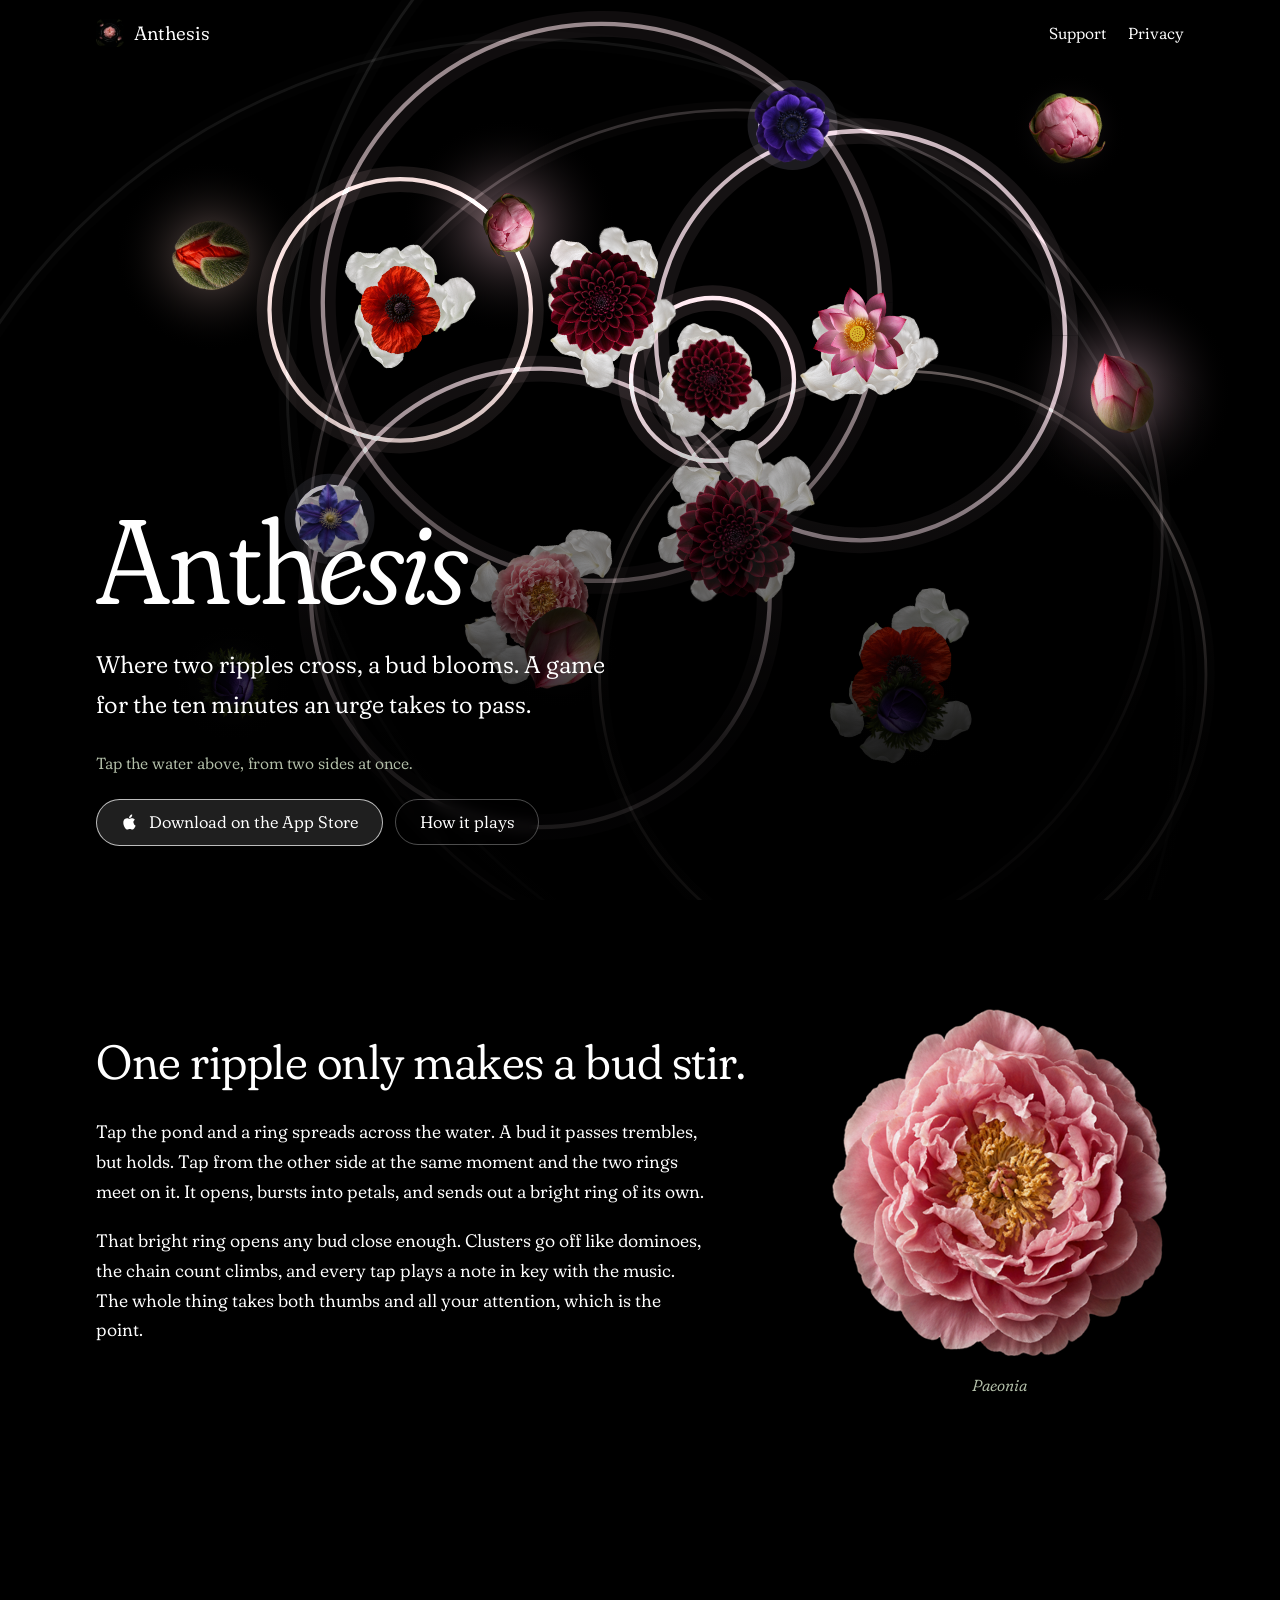
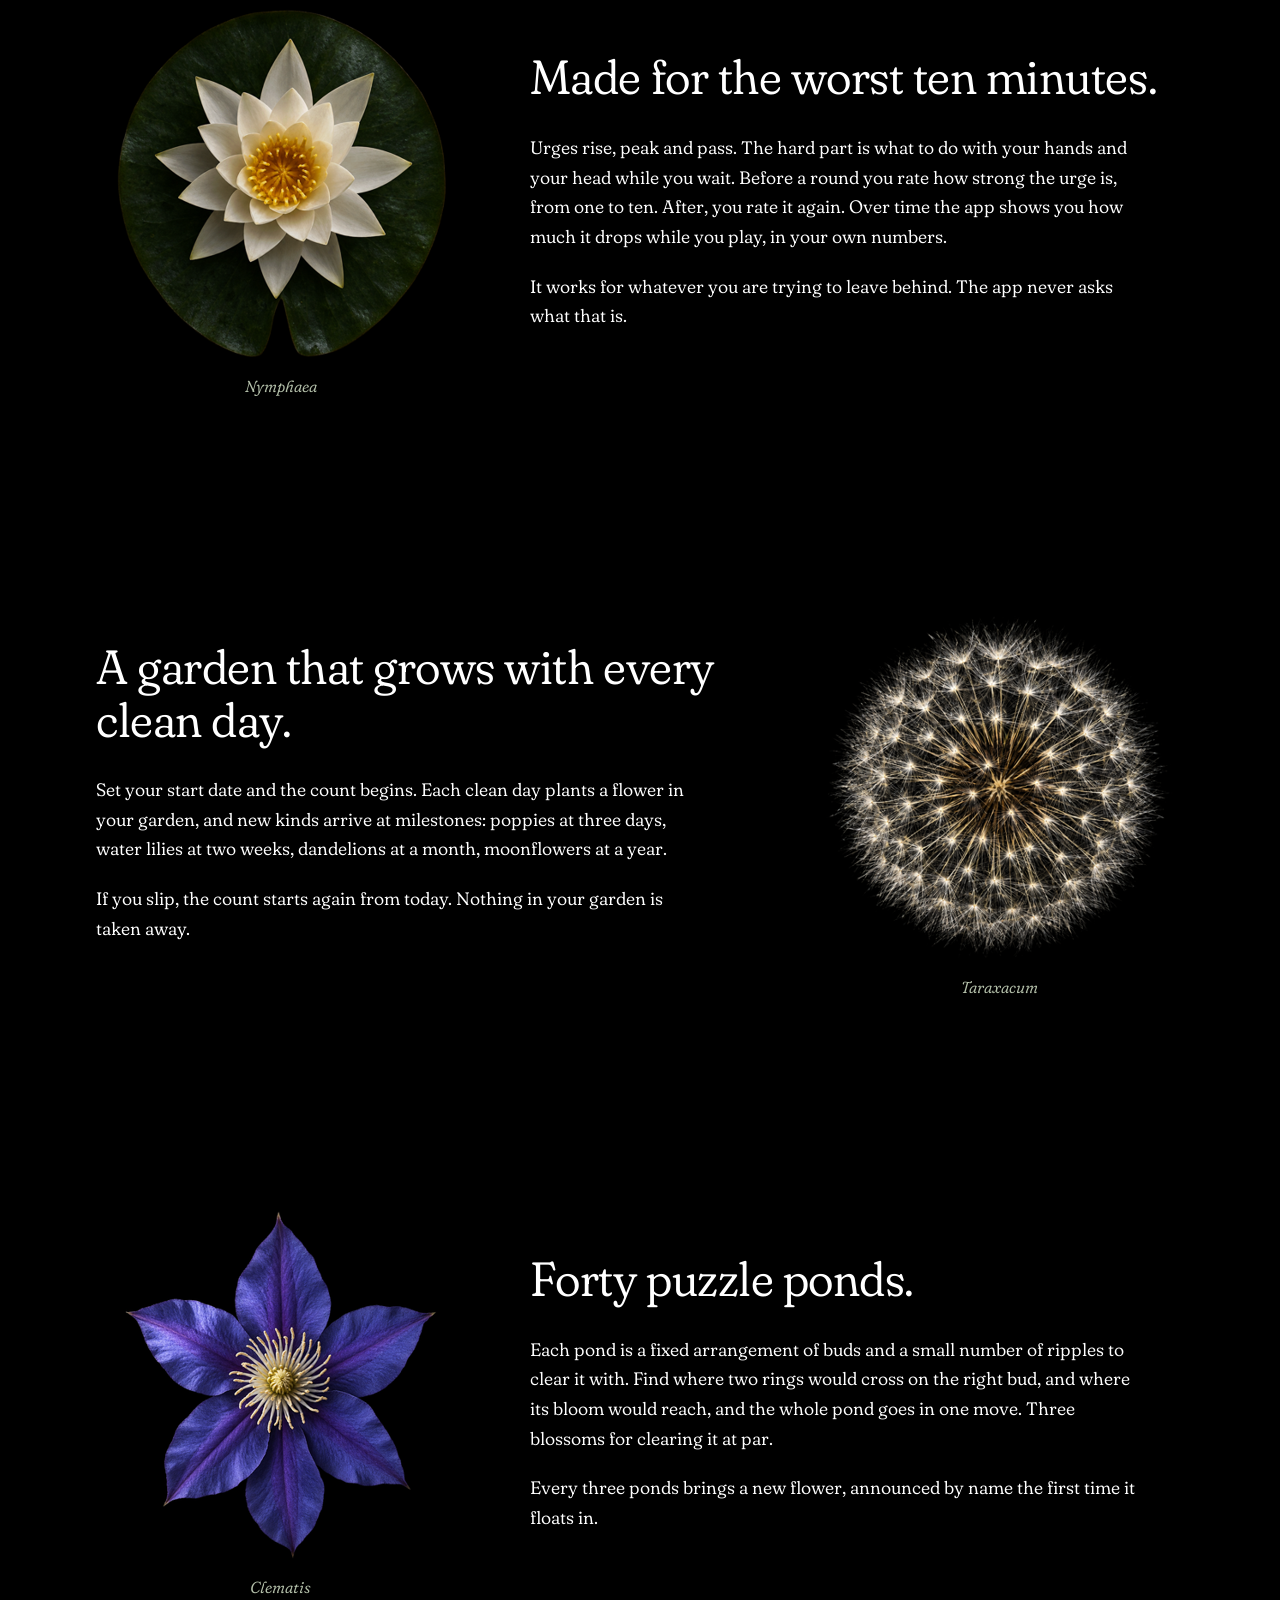
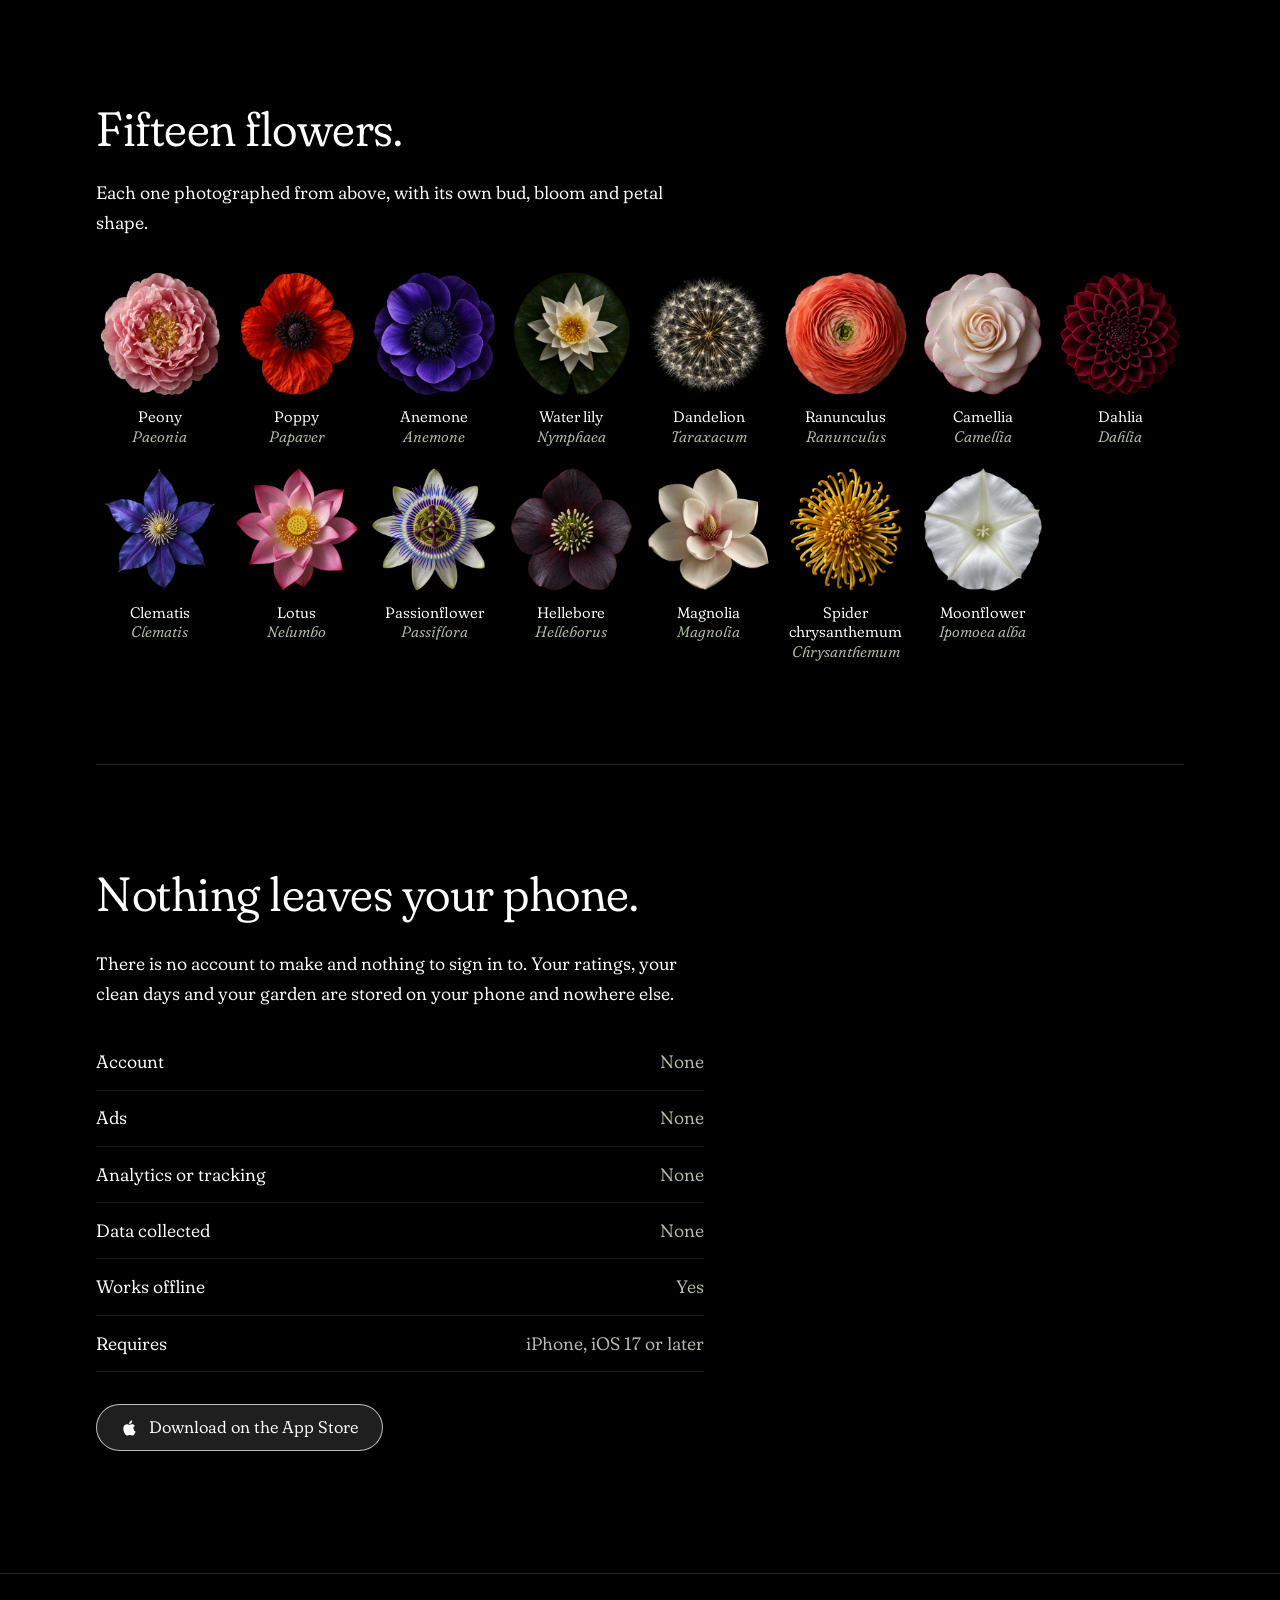
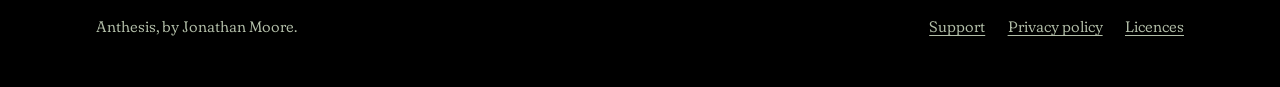
==== index.html @ 57e81505 "Anthesis site: home, support and privacy pages Co-Authored-By: Claude Fable 5.1 <noreply@anthropic.c" ====
<!doctype html>
<html lang="en">
<head>
<meta charset="utf-8">
<meta name="viewport" content="width=device-width, initial-scale=1">
<title>Anthesis</title>
<meta name="description" content="A pond of flower buds. Tap with both thumbs: where two ripples cross, a bud blooms and the chain begins. A game for the ten minutes an urge takes to pass.">
<meta property="og:title" content="Anthesis">
<meta property="og:description" content="Where two ripples cross, a bud blooms. A game for riding out an urge, with a garden that grows with every clean day.">
<meta property="og:image" content="img/icon.png">
<link rel="icon" href="img/favicon.png">
<link rel="apple-touch-icon" href="img/apple-touch-icon.png">
<link rel="preconnect" href="https://fonts.googleapis.com">
<link rel="preconnect" href="https://fonts.gstatic.com" crossorigin>
<link href="https://fonts.googleapis.com/css2?family=Fraunces:ital,opsz,wght,SOFT,WONK@0,9..144,300..500,100,1;1,9..144,300..500,100,1&display=swap" rel="stylesheet">
<link rel="stylesheet" href="style.css">
<style>
  .hero { position: relative; height: 100svh; min-height: 560px; }
  #pond { position: absolute; inset: 0; width: 100%; height: 100%; display: block; touch-action: manipulation; cursor: crosshair; }
  .hero .top { position: absolute; top: 0; left: 0; right: 0; z-index: 2; pointer-events: none; }
  .hero .top a { pointer-events: auto; }
  .hero-copy {
    position: absolute; inset: auto 0 0 0; z-index: 2; pointer-events: none;
    padding-bottom: clamp(2rem, 6vh, 4.5rem);
    background: linear-gradient(to top, rgba(0,0,0,0.85) 30%, rgba(0,0,0,0) 100%);
    padding-top: 8rem;
  }
  .hero-copy > .wrap > * { pointer-events: auto; }
  .hero-copy h1 { margin-bottom: 0.15em; }
  .hero-copy p { font-size: clamp(1.15rem, 2vw, 1.5rem); max-width: 32rem; margin-bottom: 1.6rem; color: var(--ink); }
  .hero-copy .hint { font-size: 1rem; color: var(--silver); margin: 0 0 1.4rem; max-width: none; }
  .actions { display: flex; flex-wrap: wrap; gap: 0.8rem; align-items: center; }

  .herbarium { padding-top: 0; }
  .herbarium h2 { margin-bottom: 1.4rem; }
  .shelf {
    display: grid; grid-template-columns: repeat(auto-fill, minmax(120px, 1fr)); gap: 1.2rem 0.6rem;
    margin-top: 2rem;
  }
  .shelf figure img { max-width: 140px; }
  .shelf figcaption { font-size: 0.95rem; line-height: 1.3; }
  .shelf figcaption span { display: block; font-style: normal; color: var(--ink); }

  .honest { border-top: 1px solid rgba(255,255,255,0.14); }
  .honest ul { list-style: none; padding: 0; margin: 1.6rem 0 0; max-width: var(--measure); }
  .honest li { padding: 0.8rem 0; border-bottom: 1px solid rgba(255,255,255,0.1); display: flex; gap: 1rem; justify-content: space-between; }
  .honest li span:last-child { color: var(--silver); white-space: nowrap; }
</style>
</head>
<body>

<header class="hero">
  <canvas id="pond" aria-label="A dark pond of flower buds. Tap the water to send out ripples; where two cross on a bud, it blooms."></canvas>
  <div class="top wrap">
    <a class="name" href="./"><img src="img/icon.png" alt="" width="28" height="28">Anthesis</a>
    <nav>
      <a href="support.html">Support</a>
      <a href="privacy.html">Privacy</a>
    </nav>
  </div>
  <div class="hero-copy">
    <div class="wrap">
      <h1>Anth<em>esis</em></h1>
      <p>Where two ripples cross, a bud blooms. A game for the ten minutes an urge takes to pass.</p>
      <p class="hint">Tap the water above, from two sides at once.</p>
      <div class="actions">
        <a class="pill" href="#appstore" id="store-link">
          <svg viewBox="0 0 24 24" aria-hidden="true"><path d="M16.4 12.6c0-2.5 2-3.6 2.1-3.7-1.2-1.7-3-1.9-3.6-2-1.5-.2-3 .9-3.7.9-.8 0-2-.9-3.2-.9-1.7 0-3.2 1-4.1 2.5-1.8 3-.5 7.6 1.3 10.1.9 1.2 1.9 2.6 3.2 2.6 1.3-.1 1.8-.8 3.3-.8 1.6 0 2 .8 3.3.8 1.4 0 2.3-1.2 3.1-2.5 1-1.4 1.4-2.8 1.4-2.9 0 0-2.7-1-2.8-4.1zM13.9 5.3c.7-.8 1.2-2 1-3.2-1 0-2.3.7-3 1.6-.7.8-1.2 2-1.1 3.1 1.2.1 2.3-.6 3.1-1.5z"/></svg>
          Download on the App Store
        </a>
        <a class="pill quiet" href="#how">How it plays</a>
      </div>
    </div>
  </div>
</header>

<main>
  <section id="how" class="wrap flower-row">
    <div>
      <h2>One ripple only makes a bud stir.</h2>
      <p>Tap the pond and a ring spreads across the water. A bud it passes trembles, but holds. Tap from the other side at the same moment and the two rings meet on it. It opens, bursts into petals, and sends out a bright ring of its own.</p>
      <p>That bright ring opens any bud close enough. Clusters go off like dominoes, the chain count climbs, and every tap plays a note in key with the music. The whole thing takes both thumbs and all your attention, which is the point.</p>
    </div>
    <figure>
      <img src="img/Bloom0.png" alt="A peony in full bloom, seen from above" width="360" height="360" loading="lazy">
      <figcaption>Paeonia</figcaption>
    </figure>
  </section>

  <section class="wrap flower-row flip">
    <div>
      <h2>Made for the worst ten minutes.</h2>
      <p>Urges rise, peak and pass. The hard part is what to do with your hands and your head while you wait. Before a round you rate how strong the urge is, from one to ten. After, you rate it again. Over time the app shows you how much it drops while you play, in your own numbers.</p>
      <p>It works for whatever you are trying to leave behind. The app never asks what that is.</p>
    </div>
    <figure>
      <img src="img/BloomLily.png" alt="A white water lily" width="360" height="360" loading="lazy">
      <figcaption>Nymphaea</figcaption>
    </figure>
  </section>

  <section class="wrap flower-row">
    <div>
      <h2>A garden that grows with every clean day.</h2>
      <p>Set your start date and the count begins. Each clean day plants a flower in your garden, and new kinds arrive at milestones: poppies at three days, water lilies at two weeks, dandelions at a month, moonflowers at a year.</p>
      <p>If you slip, the count starts again from today. Nothing in your garden is taken away.</p>
    </div>
    <figure>
      <img src="img/Dandelion.png" alt="A dandelion clock" width="360" height="360" loading="lazy">
      <figcaption>Taraxacum</figcaption>
    </figure>
  </section>

  <section class="wrap flower-row flip">
    <div>
      <h2>Forty puzzle ponds.</h2>
      <p>Each pond is a fixed arrangement of buds and a small number of ripples to clear it with. Find where two rings would cross on the right bud, and where its bloom would reach, and the whole pond goes in one move. Three blossoms for clearing it at par.</p>
      <p>Every three ponds brings a new flower, announced by name the first time it floats in.</p>
    </div>
    <figure>
      <img src="img/BloomClematis.png" alt="A violet clematis" width="360" height="360" loading="lazy">
      <figcaption>Clematis</figcaption>
    </figure>
  </section>

  <section class="wrap herbarium">
    <h2>Fifteen flowers.</h2>
    <p>Each one photographed from above, with its own bud, bloom and petal shape.</p>
    <div class="shelf">
      <figure><img src="img/Bloom0.png" alt="" loading="lazy"><figcaption><span>Peony</span>Paeonia</figcaption></figure>
      <figure><img src="img/Bloom1.png" alt="" loading="lazy"><figcaption><span>Poppy</span>Papaver</figcaption></figure>
      <figure><img src="img/Bloom2.png" alt="" loading="lazy"><figcaption><span>Anemone</span>Anemone</figcaption></figure>
      <figure><img src="img/BloomLily.png" alt="" loading="lazy"><figcaption><span>Water lily</span>Nymphaea</figcaption></figure>
      <figure><img src="img/Dandelion.png" alt="" loading="lazy"><figcaption><span>Dandelion</span>Taraxacum</figcaption></figure>
      <figure><img src="img/BloomRanunculus.png" alt="" loading="lazy"><figcaption><span>Ranunculus</span>Ranunculus</figcaption></figure>
      <figure><img src="img/BloomCamellia.png" alt="" loading="lazy"><figcaption><span>Camellia</span>Camellia</figcaption></figure>
      <figure><img src="img/BloomDahlia.png" alt="" loading="lazy"><figcaption><span>Dahlia</span>Dahlia</figcaption></figure>
      <figure><img src="img/BloomClematis.png" alt="" loading="lazy"><figcaption><span>Clematis</span>Clematis</figcaption></figure>
      <figure><img src="img/BloomLotus.png" alt="" loading="lazy"><figcaption><span>Lotus</span>Nelumbo</figcaption></figure>
      <figure><img src="img/BloomPassion.png" alt="" loading="lazy"><figcaption><span>Passionflower</span>Passiflora</figcaption></figure>
      <figure><img src="img/BloomHellebore.png" alt="" loading="lazy"><figcaption><span>Hellebore</span>Helleborus</figcaption></figure>
      <figure><img src="img/BloomMagnolia.png" alt="" loading="lazy"><figcaption><span>Magnolia</span>Magnolia</figcaption></figure>
      <figure><img src="img/BloomChrysanthemum.png" alt="" loading="lazy"><figcaption><span>Spider chrysanthemum</span>Chrysanthemum</figcaption></figure>
      <figure><img src="img/BloomMoonflower.png" alt="" loading="lazy"><figcaption><span>Moonflower</span>Ipomoea alba</figcaption></figure>
    </div>
  </section>

  <section class="wrap honest" id="appstore">
    <h2>Nothing leaves your phone.</h2>
    <p>There is no account to make and nothing to sign in to. Your ratings, your clean days and your garden are stored on your phone and nowhere else.</p>
    <ul>
      <li><span>Account</span><span>None</span></li>
      <li><span>Ads</span><span>None</span></li>
      <li><span>Analytics or tracking</span><span>None</span></li>
      <li><span>Data collected</span><span>None</span></li>
      <li><span>Works offline</span><span>Yes</span></li>
      <li><span>Requires</span><span>iPhone, iOS 17 or later</span></li>
    </ul>
    <p style="margin-top:2rem"><a class="pill" href="#appstore" id="store-link-2">
      <svg viewBox="0 0 24 24" aria-hidden="true"><path d="M16.4 12.6c0-2.5 2-3.6 2.1-3.7-1.2-1.7-3-1.9-3.6-2-1.5-.2-3 .9-3.7.9-.8 0-2-.9-3.2-.9-1.7 0-3.2 1-4.1 2.5-1.8 3-.5 7.6 1.3 10.1.9 1.2 1.9 2.6 3.2 2.6 1.3-.1 1.8-.8 3.3-.8 1.6 0 2 .8 3.3.8 1.4 0 2.3-1.2 3.1-2.5 1-1.4 1.4-2.8 1.4-2.9 0 0-2.7-1-2.8-4.1zM13.9 5.3c.7-.8 1.2-2 1-3.2-1 0-2.3.7-3 1.6-.7.8-1.2 2-1.1 3.1 1.2.1 2.3-.6 3.1-1.5z"/></svg>
      Download on the App Store</a></p>
  </section>
</main>

<footer>
  <div class="wrap">
    <span>Anthesis, by Jonathan Moore.</span>
    <nav>
      <a href="support.html">Support</a>
      <a href="privacy.html">Privacy policy</a>
      <a href="support.html#licences">Licences</a>
    </nav>
  </div>
</footer>

<script src="pond.js" defer></script>
</body>
</html>
---- style.css ----
:root {
  --water: #000;
  --ink: #fff;
  --silver: #b3bfa9;
  --dim: #6e786a;
  --gold: #e6be5a;
  --measure: 38rem;
  color-scheme: dark;
}

* { box-sizing: border-box; }

html { background: var(--water); }

body {
  margin: 0;
  background: var(--water);
  color: var(--ink);
  font-family: "Fraunces", Georgia, serif;
  font-variation-settings: "SOFT" 100, "WONK" 1, "opsz" 36;
  font-weight: 340;
  font-size: 1.125rem;
  line-height: 1.65;
  -webkit-font-smoothing: antialiased;
}

a { color: inherit; text-decoration-thickness: 1px; text-underline-offset: 0.2em; }
a:hover { color: var(--silver); }
a:focus-visible, button:focus-visible { outline: 1.5px solid var(--ink); outline-offset: 4px; border-radius: 2px; }

h1, h2, h3 { font-weight: 340; line-height: 1.1; margin: 0 0 0.6em; letter-spacing: -0.01em; }
h1 { font-size: clamp(3.4rem, 10vw, 7.5rem); font-variation-settings: "SOFT" 100, "WONK" 1, "opsz" 144; }
h2 { font-size: clamp(2rem, 4.2vw, 3rem); font-variation-settings: "SOFT" 100, "WONK" 1, "opsz" 72; }
h3 { font-size: 1.45rem; font-variation-settings: "SOFT" 100, "WONK" 1, "opsz" 72; }
em, i { font-style: italic; }
p { margin: 0 0 1.1em; max-width: var(--measure); }
small { font-size: 0.9rem; color: var(--silver); }

.wrap { width: min(100% - 2rem, 68rem); margin-inline: auto; }

/* Top line */
.top {
  display: flex; align-items: center; justify-content: space-between; gap: 1rem;
  padding: 1.1rem 0;
}
.top a { text-decoration: none; }
.top .name { display: flex; align-items: center; gap: 0.6rem; font-size: 1.2rem; }
.top .name img { width: 28px; height: 28px; border-radius: 7px; }
.top nav { display: flex; gap: 1.4rem; font-size: 1rem; }

/* Buttons */
.pill {
  display: inline-flex; align-items: center; gap: 0.6rem;
  padding: 0.85rem 1.5rem; border-radius: 999px;
  border: 1px solid rgba(255,255,255,0.7); background: rgba(255,255,255,0.12);
  color: var(--ink); text-decoration: none; font-size: 1.05rem; line-height: 1;
  backdrop-filter: blur(6px);
}
.pill:hover { background: rgba(255,255,255,0.22); color: var(--ink); }
.pill.quiet { background: transparent; border-color: rgba(255,255,255,0.3); }
.pill svg { width: 18px; height: 18px; fill: currentColor; }

/* Sections */
section { padding: clamp(3.5rem, 8vw, 7rem) 0; }
.flower-row {
  display: grid; grid-template-columns: minmax(0, 1fr) minmax(220px, 34%); gap: clamp(1.5rem, 5vw, 5rem);
  align-items: center;
}
.flower-row.flip { grid-template-columns: minmax(220px, 34%) minmax(0, 1fr); }
.flower-row.flip figure { order: -1; }
figure { margin: 0; text-align: center; }
figure img { width: 100%; max-width: 360px; height: auto; display: block; margin-inline: auto; }
figure figcaption { margin-top: 0.6rem; font-style: italic; color: var(--silver); font-size: 1rem; }

@media (max-width: 720px) {
  .flower-row, .flower-row.flip { grid-template-columns: 1fr; }
  .flower-row.flip figure { order: 0; }
  figure img { max-width: 220px; }
}

/* Text pages */
.page { padding: clamp(2rem, 6vw, 5rem) 0 5rem; }
.page h1 { font-size: clamp(2.6rem, 6vw, 4rem); margin-bottom: 0.3em; }
.page h2 { font-size: 1.6rem; margin-top: 2.4rem; }
.page ul { max-width: var(--measure); padding-left: 1.2rem; }
.page li { margin-bottom: 0.4em; }
.dateline { color: var(--silver); margin-bottom: 2.5rem; }

/* Footer */
footer {
  border-top: 1px solid rgba(255,255,255,0.14);
  padding: 2.5rem 0 3rem; color: var(--silver); font-size: 0.95rem;
}
footer .wrap { display: flex; flex-wrap: wrap; gap: 1rem 2rem; justify-content: space-between; align-items: baseline; }
footer nav { display: flex; flex-wrap: wrap; gap: 1.4rem; }

@media (prefers-reduced-motion: reduce) {
  * { animation: none !important; transition: none !important; }
}
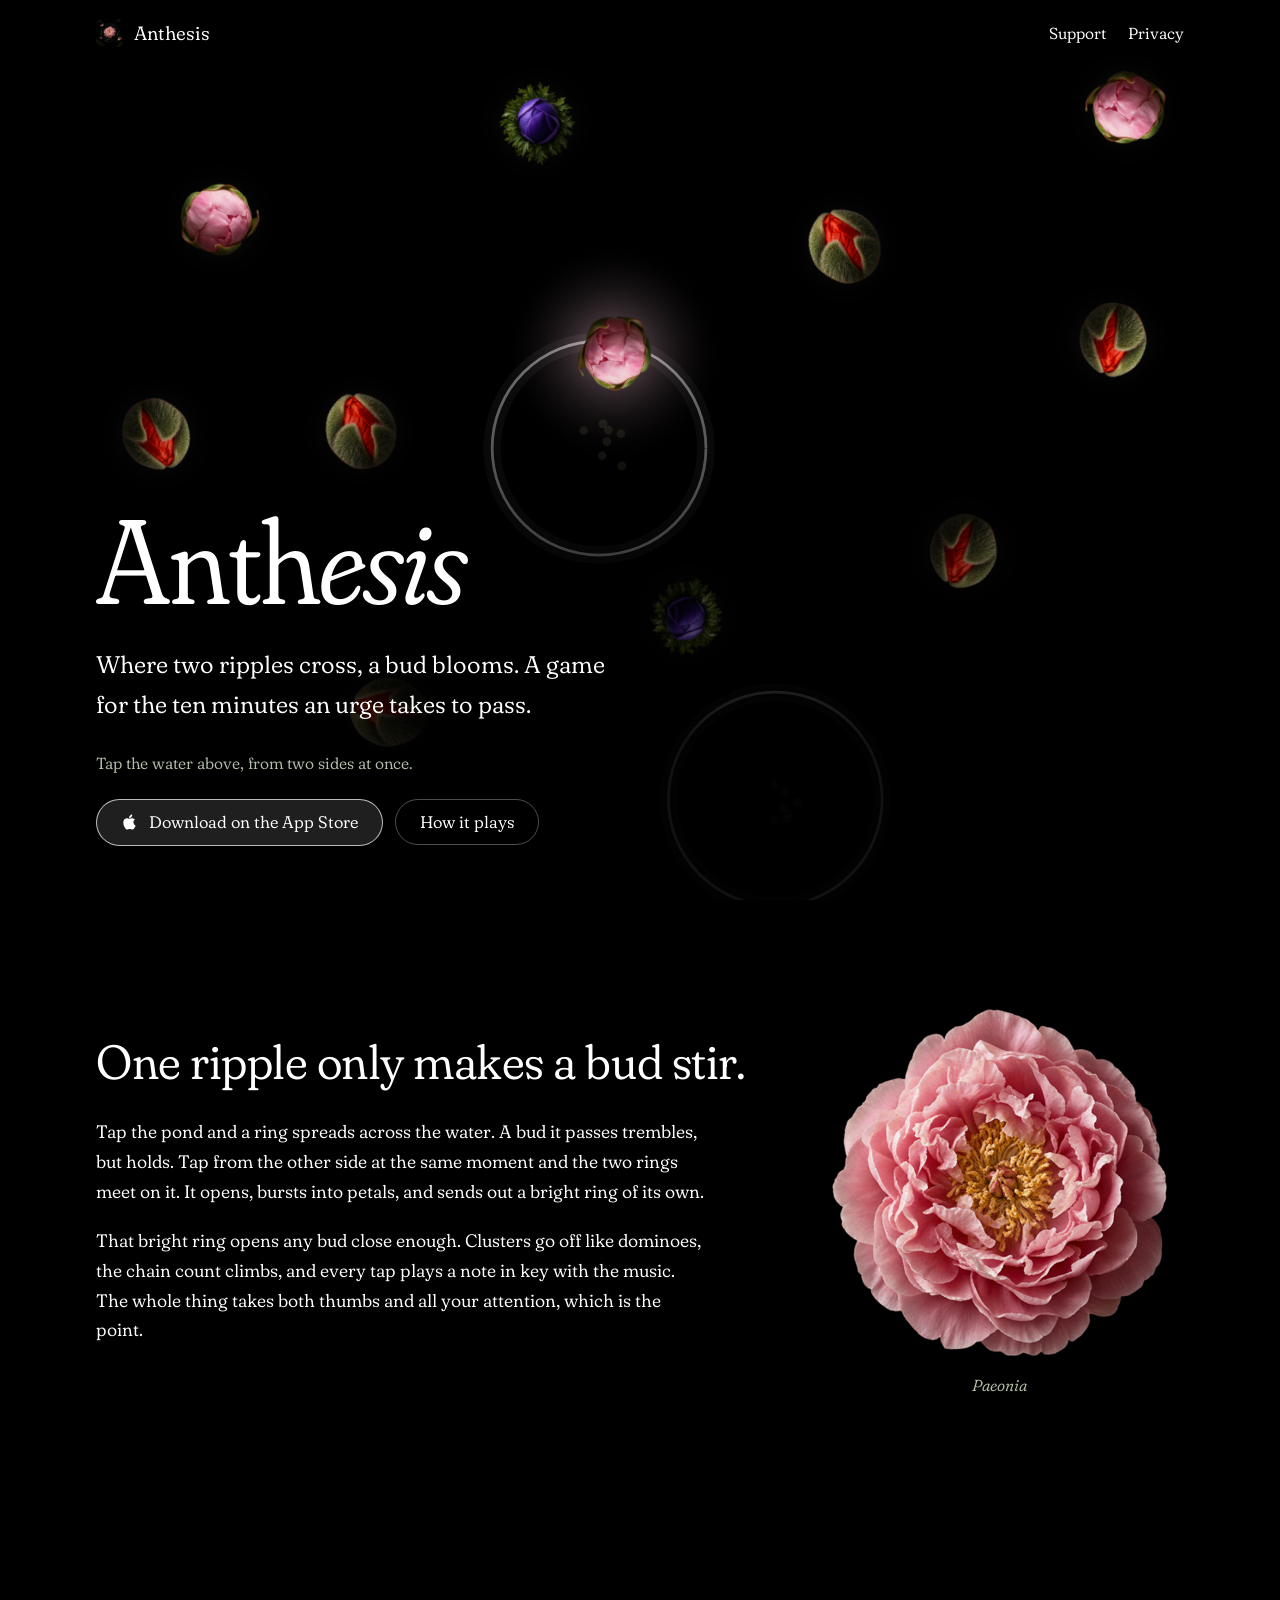
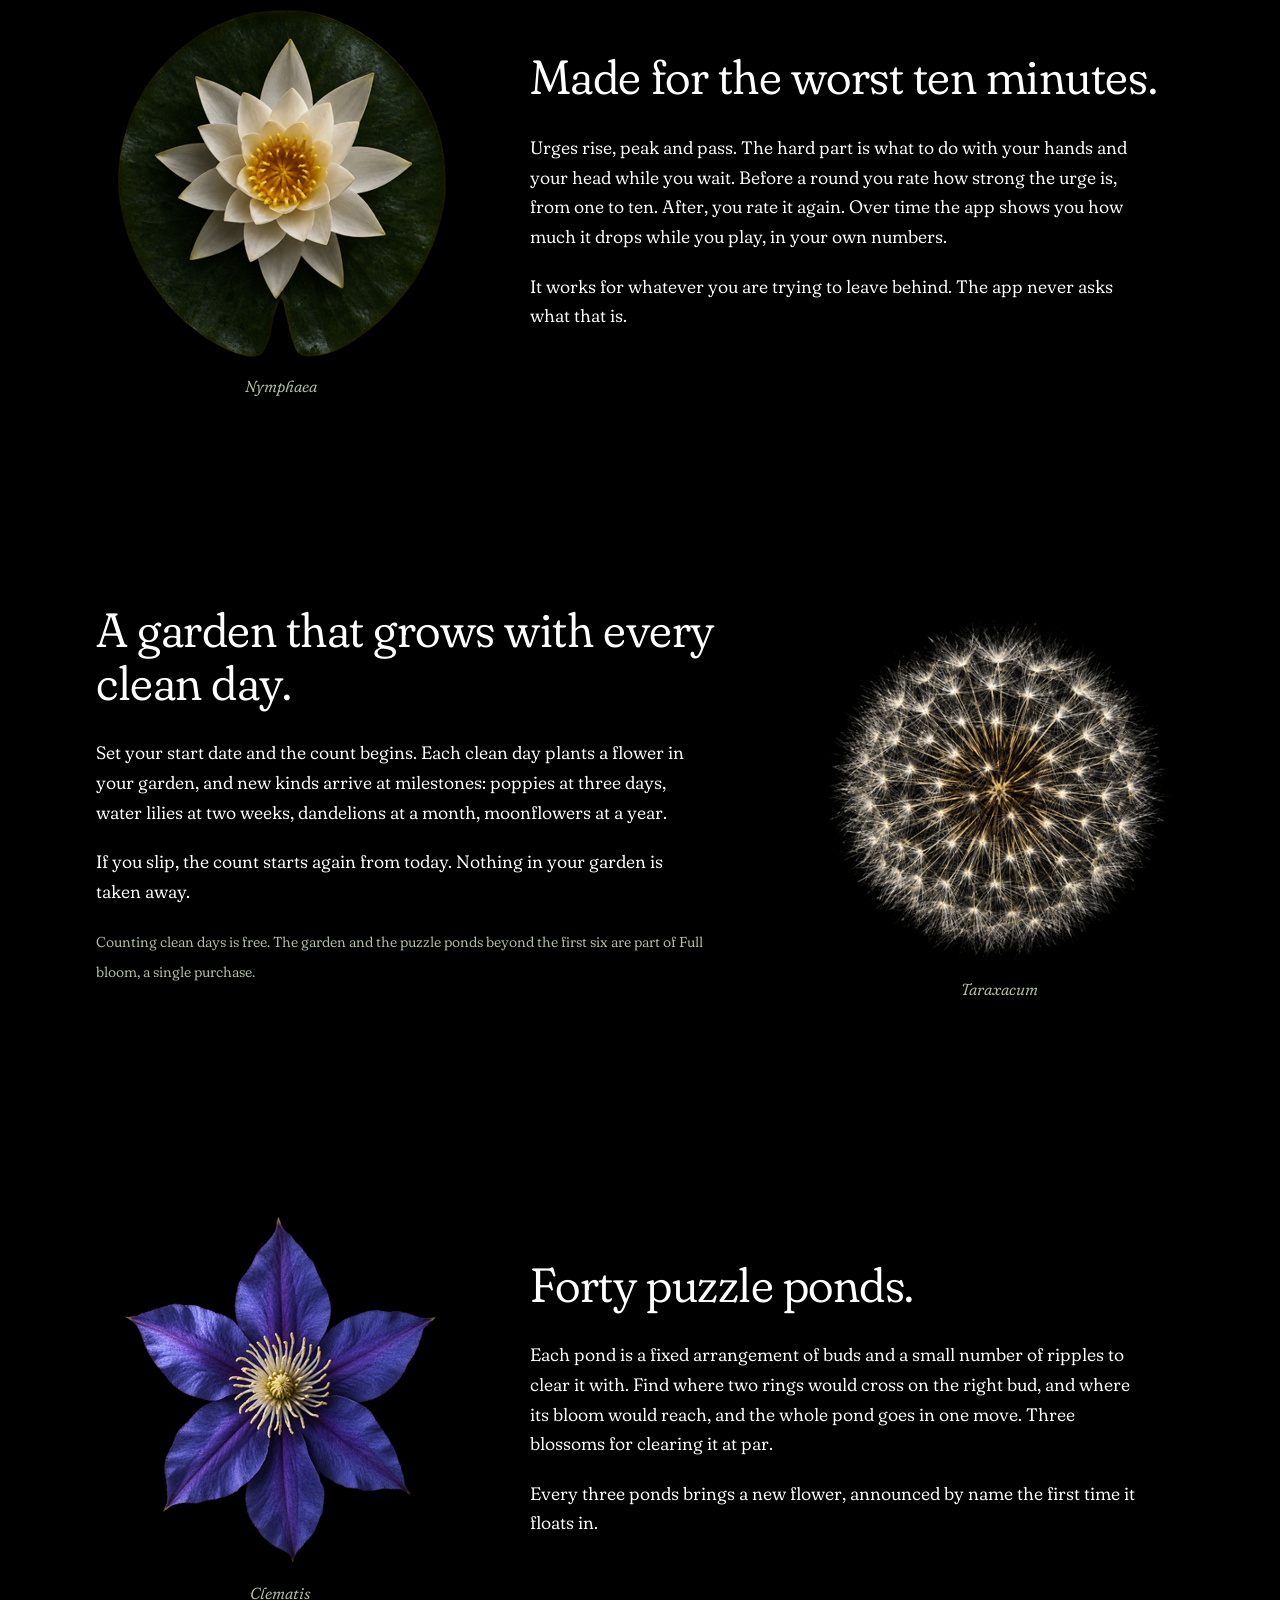
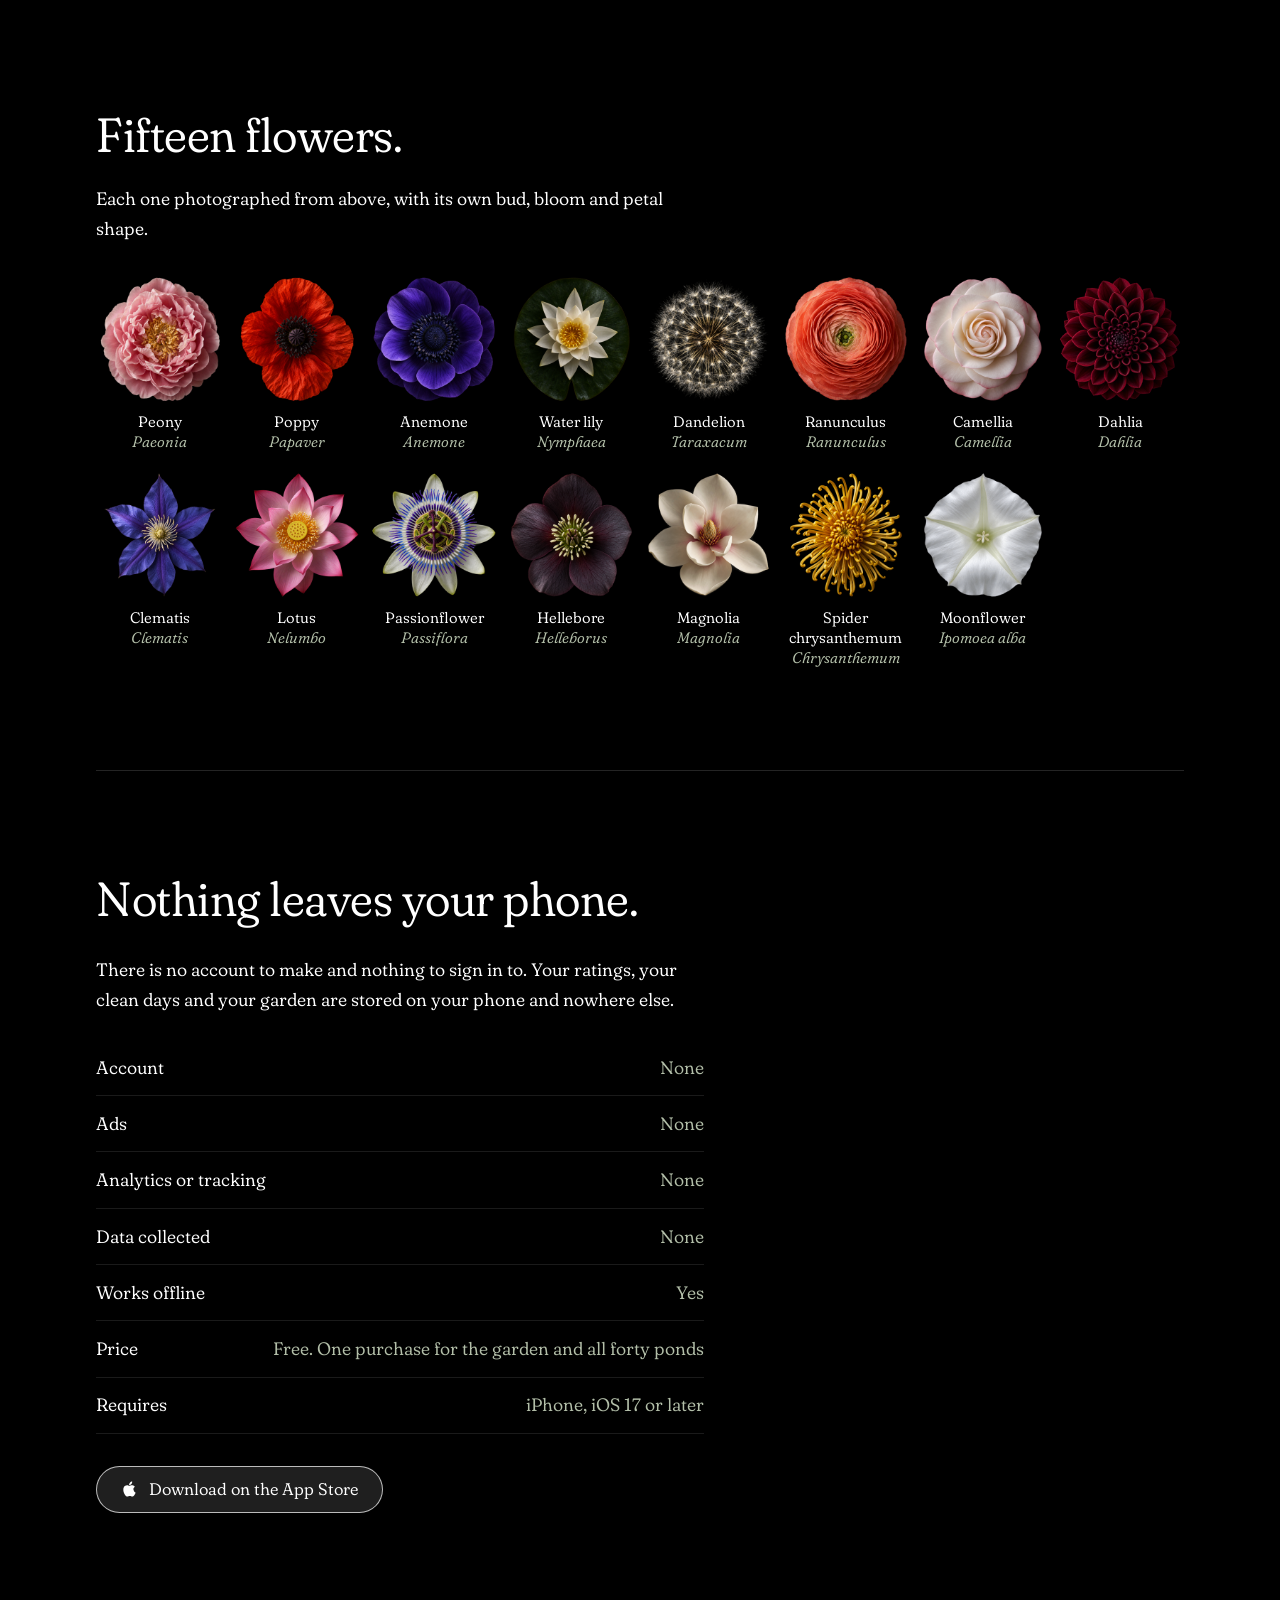
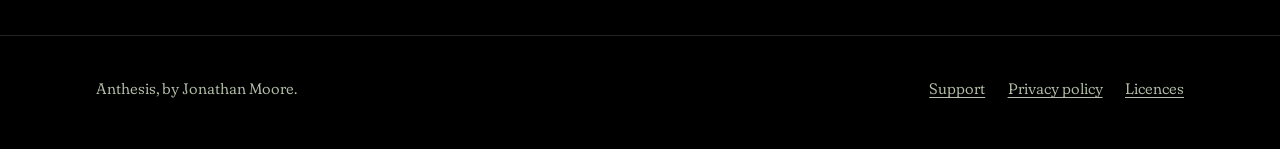
==== commit 50893a9c: "Full bloom: free app with one purchase, on the site and in the kit Co-Authored-By: Claude Fable 5.1 " ====
--- a/index.html
+++ b/index.html
@@ -104,6 +104,7 @@
       <h2>A garden that grows with every clean day.</h2>
       <p>Set your start date and the count begins. Each clean day plants a flower in your garden, and new kinds arrive at milestones: poppies at three days, water lilies at two weeks, dandelions at a month, moonflowers at a year.</p>
       <p>If you slip, the count starts again from today. Nothing in your garden is taken away.</p>
+      <p><small>Counting clean days is free. The garden and the puzzle ponds beyond the first six are part of Full bloom, a single purchase.</small></p>
     </div>
     <figure>
       <img src="img/Dandelion.png" alt="A dandelion clock" width="360" height="360" loading="lazy">
@@ -154,6 +155,7 @@
       <li><span>Analytics or tracking</span><span>None</span></li>
       <li><span>Data collected</span><span>None</span></li>
       <li><span>Works offline</span><span>Yes</span></li>
+      <li><span>Price</span><span>Free. One purchase for the garden and all forty ponds</span></li>
       <li><span>Requires</span><span>iPhone, iOS 17 or later</span></li>
     </ul>
     <p style="margin-top:2rem"><a class="pill" href="#appstore" id="store-link-2">
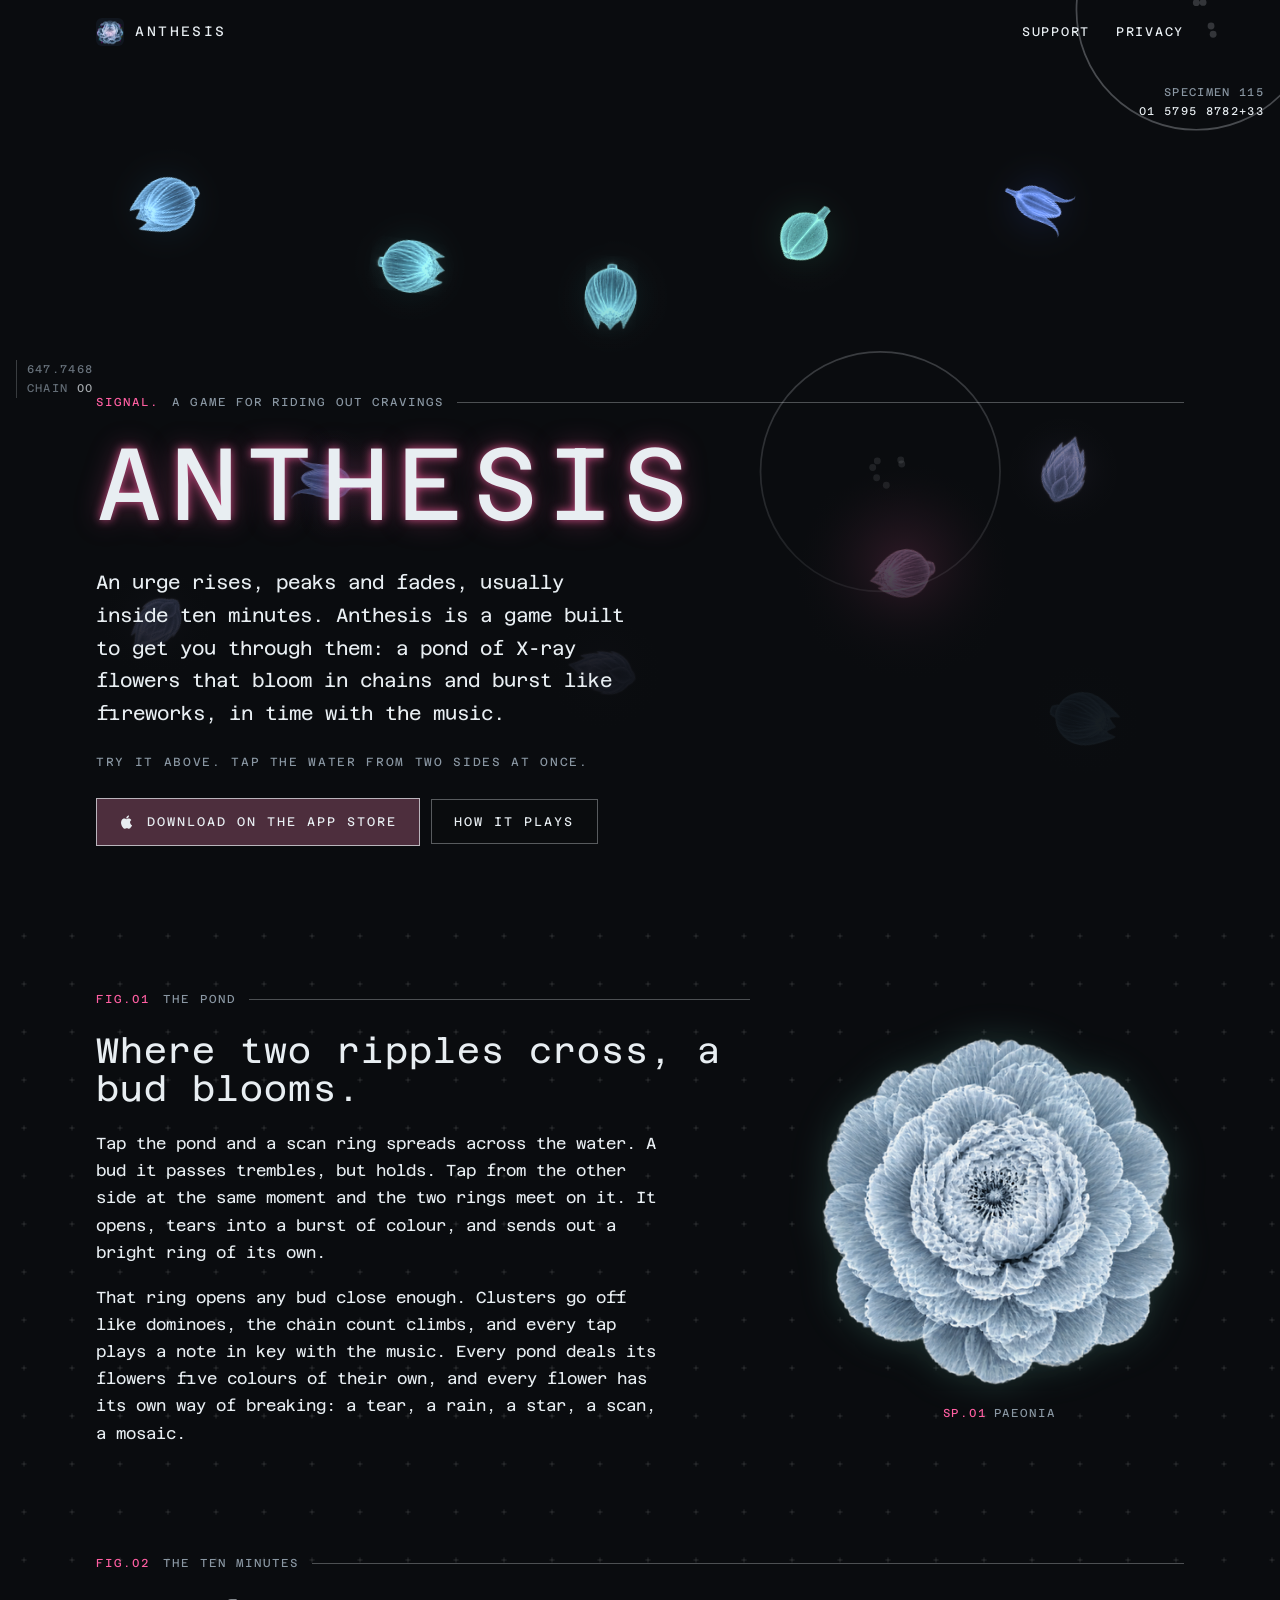
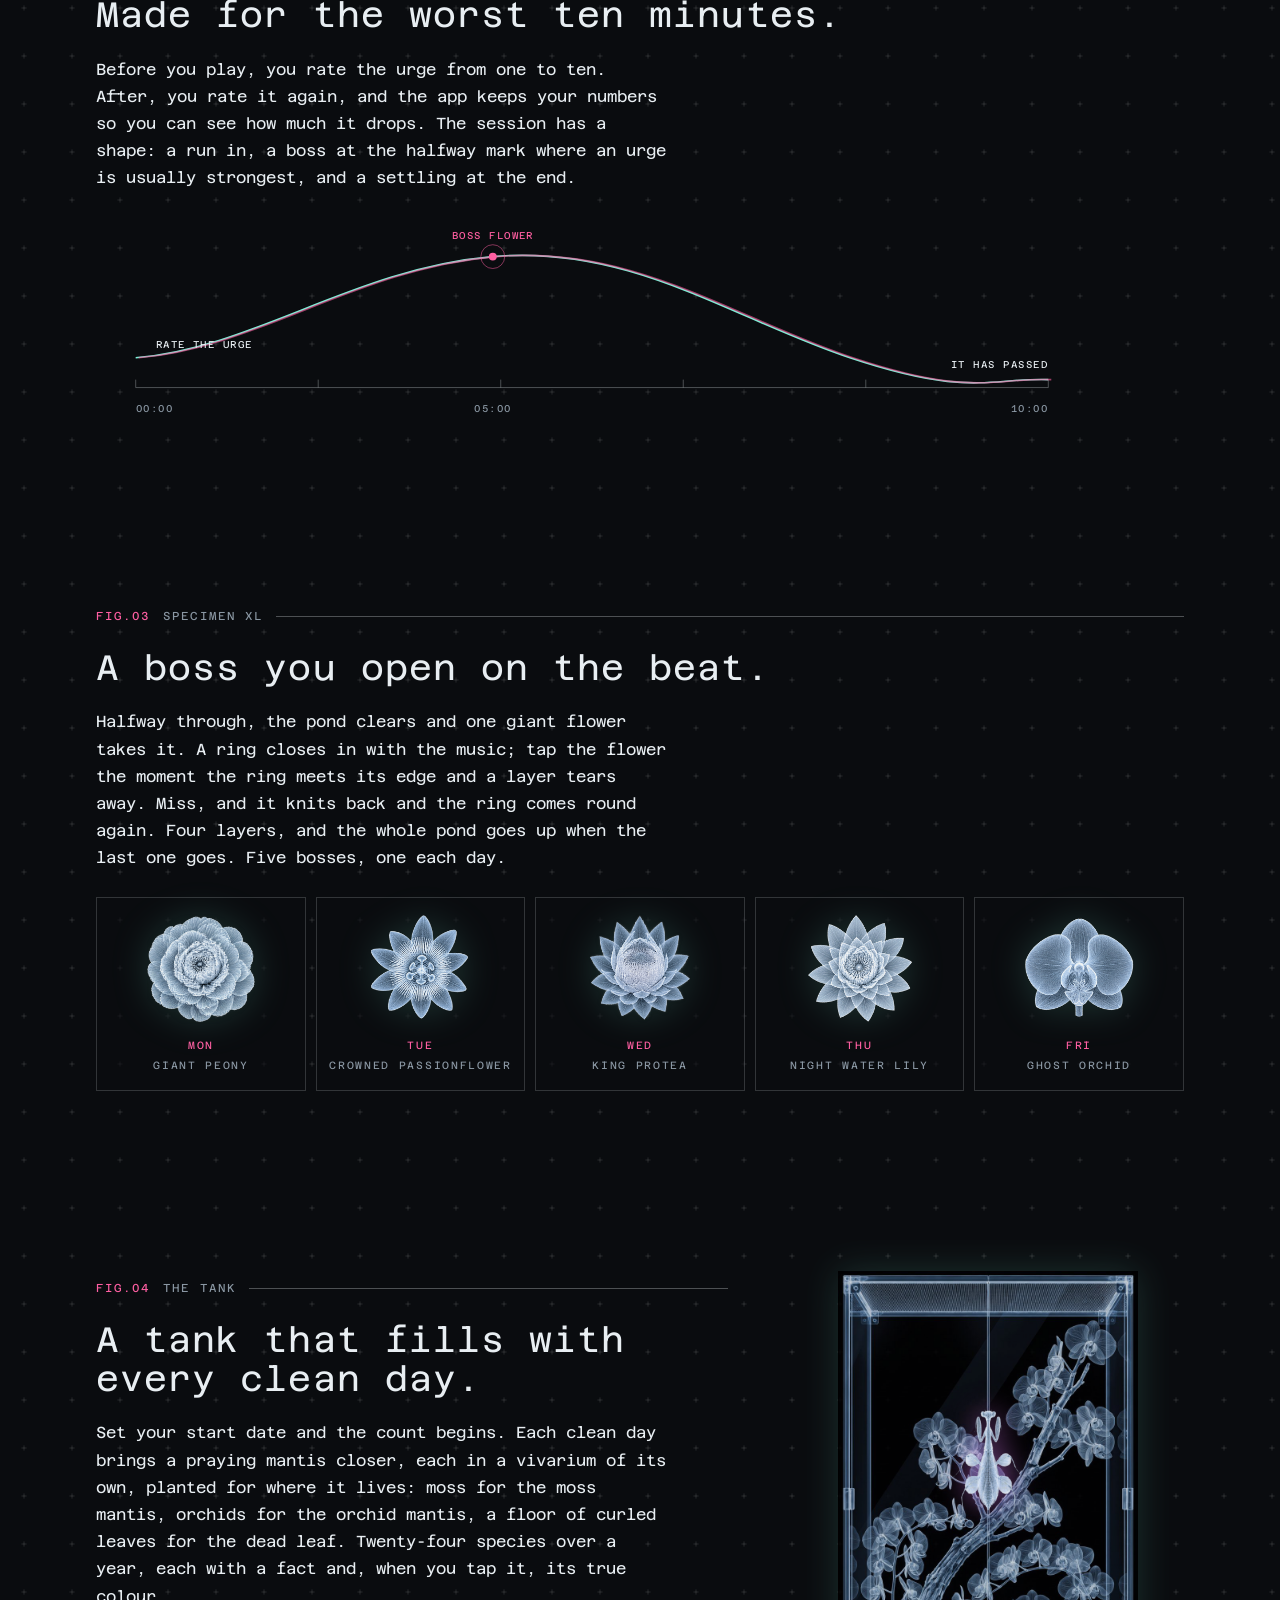
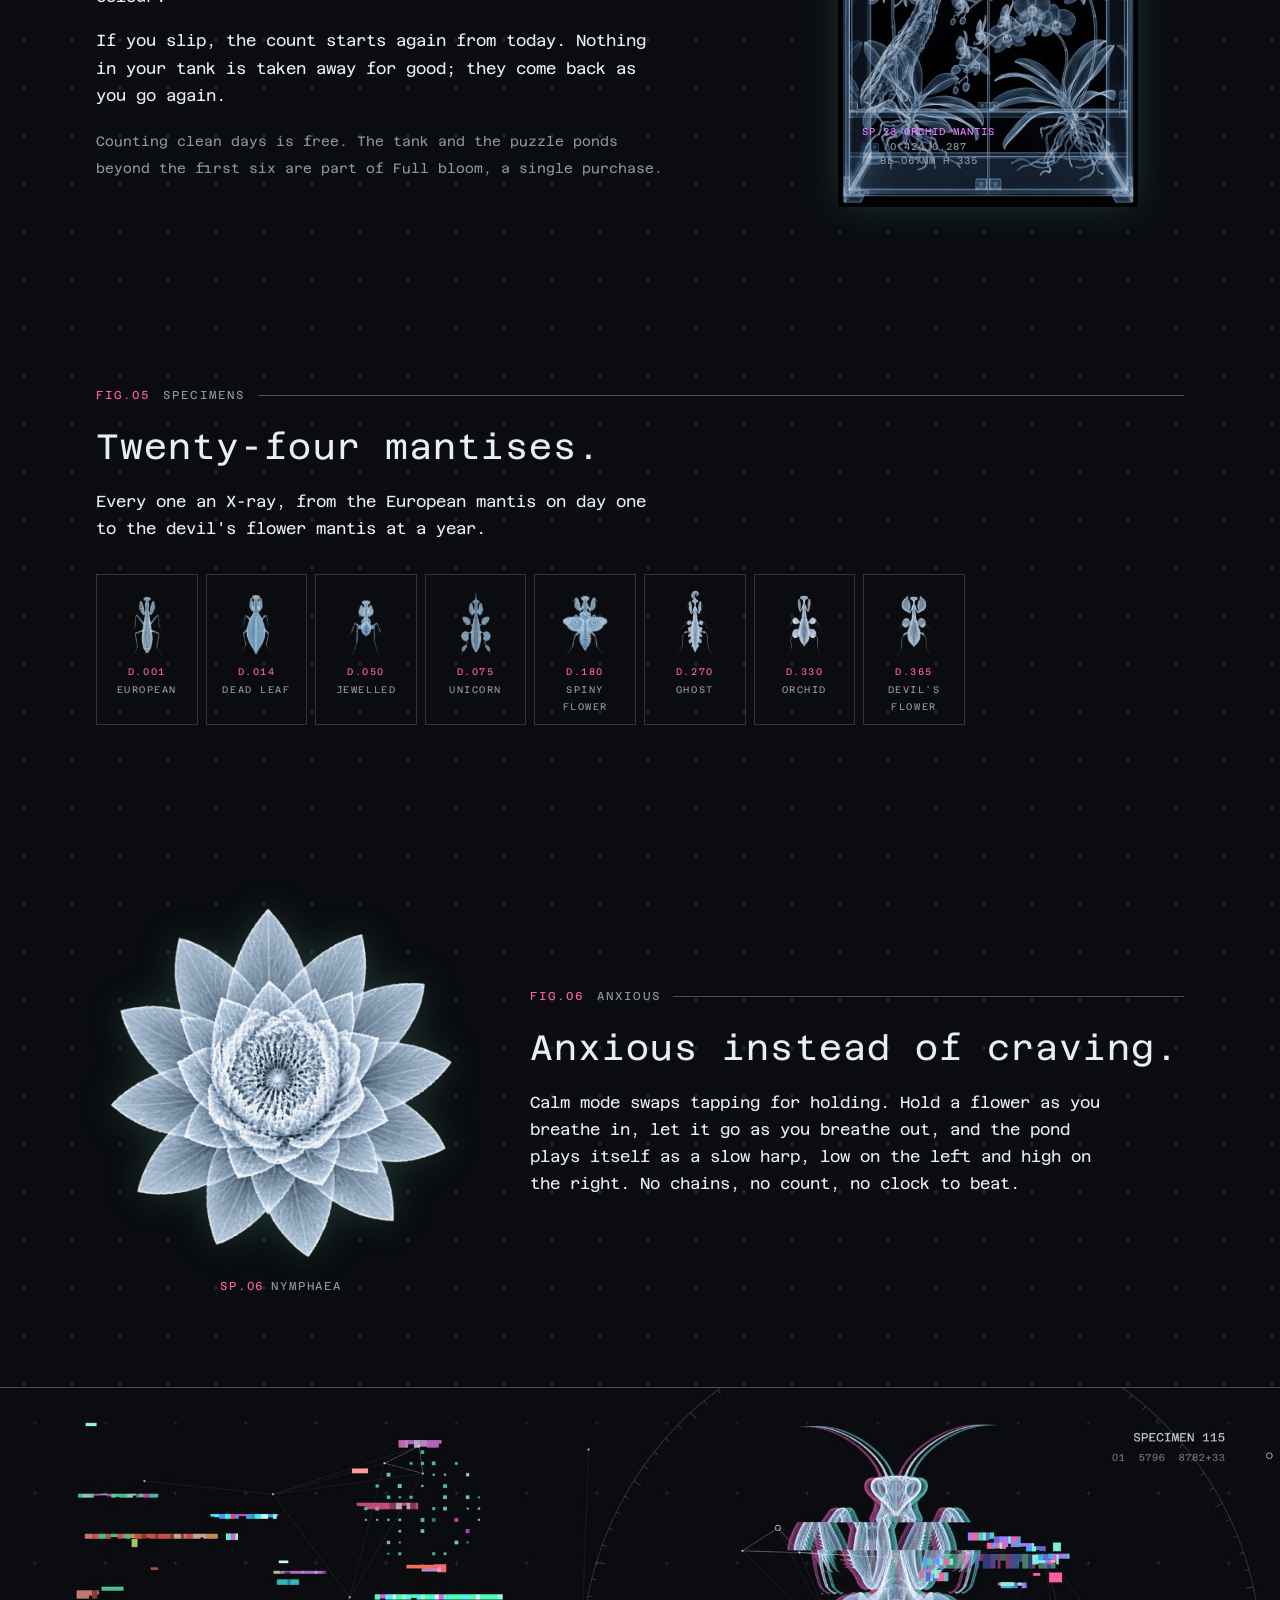
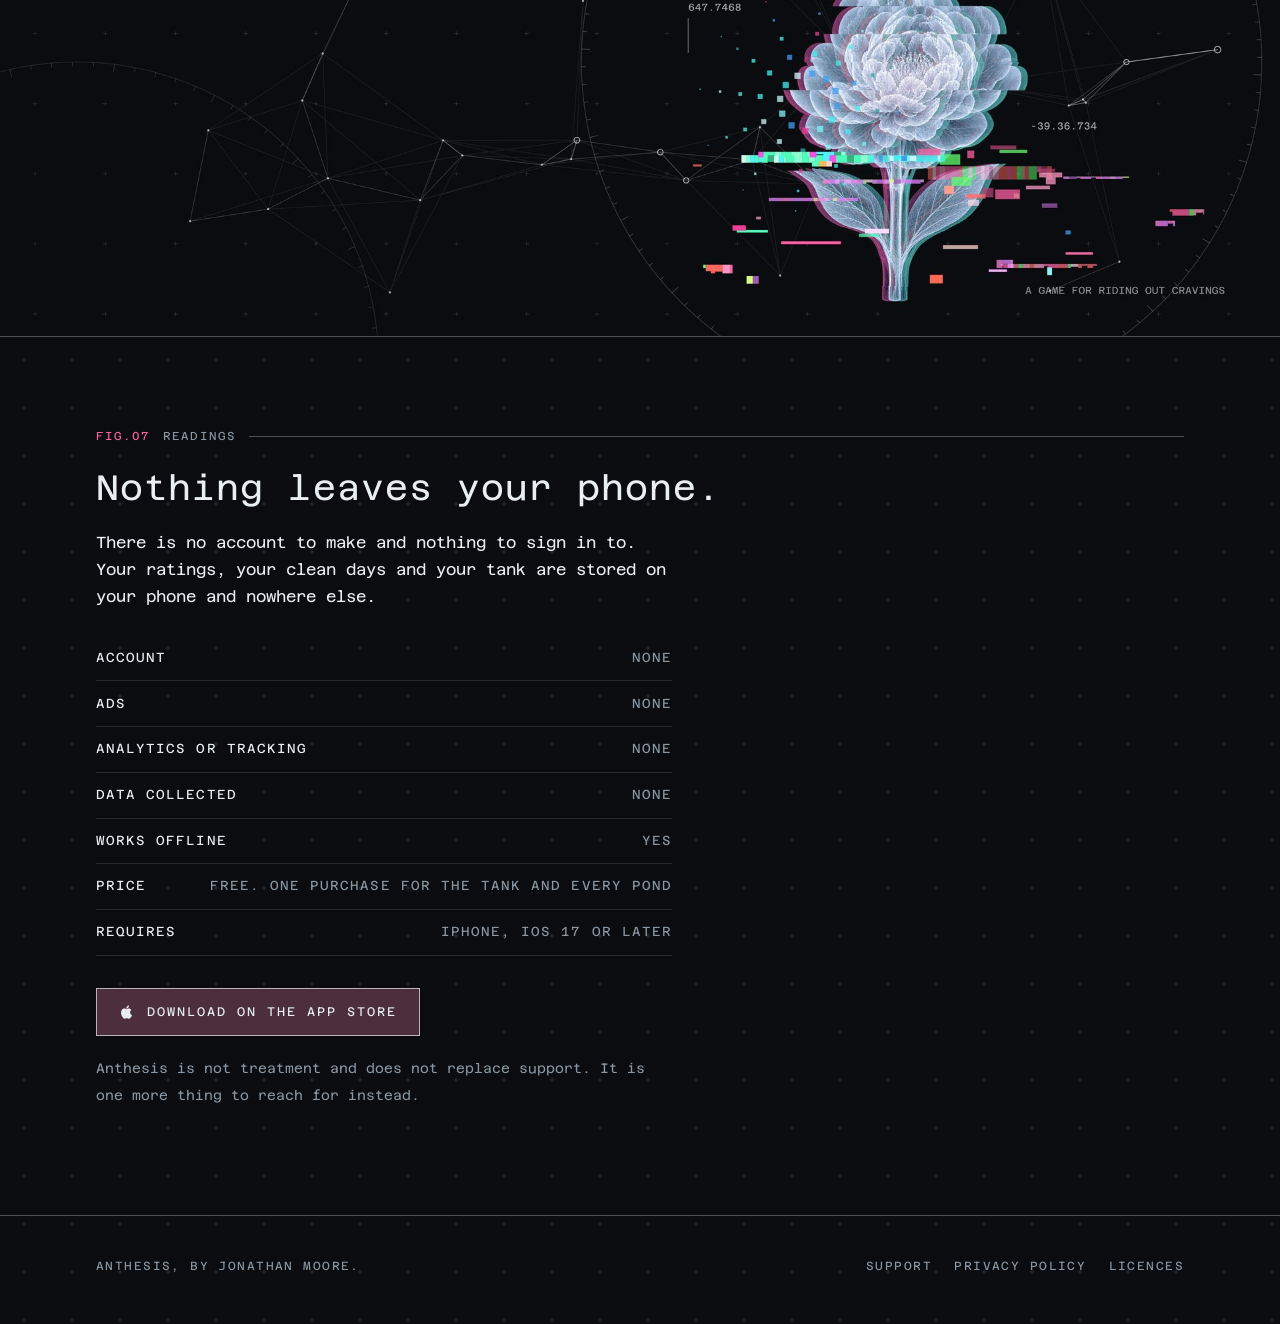
==== commit fb40bd25: "Site: the Signal redesign Near-black plate with registration crosses, Resonance Mono, X-ray flowers " ====
--- a/index.html
+++ b/index.html
@@ -4,53 +4,77 @@
 <meta charset="utf-8">
 <meta name="viewport" content="width=device-width, initial-scale=1">
 <title>Anthesis</title>
-<meta name="description" content="A pond of flower buds. Tap with both thumbs: where two ripples cross, a bud blooms and the chain begins. A game for the ten minutes an urge takes to pass.">
+<meta name="description" content="A game for riding out cravings. Ten minutes on a pond of X-ray flowers: tap, bloom, chain, until the urge passes. Every clean day adds a mantis to your tank.">
 <meta property="og:title" content="Anthesis">
-<meta property="og:description" content="Where two ripples cross, a bud blooms. A game for riding out an urge, with a garden that grows with every clean day.">
-<meta property="og:image" content="img/icon.png">
+<meta property="og:description" content="A game for riding out cravings. Ten minutes on a pond of X-ray flowers, until the urge passes.">
+<meta property="og:image" content="https://vvmoore213-cyber.github.io/Anthesis/img/og.jpg">
+<meta name="twitter:card" content="summary_large_image">
+<meta name="theme-color" content="#0A0C0F">
 <link rel="icon" href="img/favicon.png">
 <link rel="apple-touch-icon" href="img/apple-touch-icon.png">
-<link rel="preconnect" href="https://fonts.googleapis.com">
-<link rel="preconnect" href="https://fonts.gstatic.com" crossorigin>
-<link href="https://fonts.googleapis.com/css2?family=Fraunces:ital,opsz,wght,SOFT,WONK@0,9..144,300..500,100,1;1,9..144,300..500,100,1&display=swap" rel="stylesheet">
+<link rel="preload" href="fonts/ResonanceMono-Regular.ttf" as="font" type="font/ttf" crossorigin>
 <link rel="stylesheet" href="style.css">
 <style>
-  .hero { position: relative; height: 100svh; min-height: 560px; }
+  .hero { position: relative; height: 100svh; min-height: 600px; overflow: hidden; }
   #pond { position: absolute; inset: 0; width: 100%; height: 100%; display: block; touch-action: manipulation; cursor: crosshair; }
   .hero .top { position: absolute; top: 0; left: 0; right: 0; z-index: 2; pointer-events: none; }
   .hero .top a { pointer-events: auto; }
   .hero-copy {
     position: absolute; inset: auto 0 0 0; z-index: 2; pointer-events: none;
-    padding-bottom: clamp(2rem, 6vh, 4.5rem);
-    background: linear-gradient(to top, rgba(0,0,0,0.85) 30%, rgba(0,0,0,0) 100%);
-    padding-top: 8rem;
+    padding-bottom: clamp(2rem, 6vh, 4rem); padding-top: 9rem;
+    background: linear-gradient(to top, rgba(10,12,15,0.92) 35%, rgba(10,12,15,0) 100%);
   }
   .hero-copy > .wrap > * { pointer-events: auto; }
-  .hero-copy h1 { margin-bottom: 0.15em; }
-  .hero-copy p { font-size: clamp(1.15rem, 2vw, 1.5rem); max-width: 32rem; margin-bottom: 1.6rem; color: var(--ink); }
-  .hero-copy .hint { font-size: 1rem; color: var(--silver); margin: 0 0 1.4rem; max-width: none; }
-  .actions { display: flex; flex-wrap: wrap; gap: 0.8rem; align-items: center; }
-
-  .herbarium { padding-top: 0; }
-  .herbarium h2 { margin-bottom: 1.4rem; }
-  .shelf {
-    display: grid; grid-template-columns: repeat(auto-fill, minmax(120px, 1fr)); gap: 1.2rem 0.6rem;
-    margin-top: 2rem;
-  }
-  .shelf figure img { max-width: 140px; }
-  .shelf figcaption { font-size: 0.95rem; line-height: 1.3; }
-  .shelf figcaption span { display: block; font-style: normal; color: var(--ink); }
-
-  .honest { border-top: 1px solid rgba(255,255,255,0.14); }
-  .honest ul { list-style: none; padding: 0; margin: 1.6rem 0 0; max-width: var(--measure); }
-  .honest li { padding: 0.8rem 0; border-bottom: 1px solid rgba(255,255,255,0.1); display: flex; gap: 1rem; justify-content: space-between; }
-  .honest li span:last-child { color: var(--silver); white-space: nowrap; }
+  .hero-copy .sig { margin-bottom: 1rem; }
+  .hero-copy h1 { margin-bottom: 0.25em; }
+  .hero-copy .lead { font-size: clamp(1rem, 1.6vw, 1.2rem); max-width: 34rem; margin-bottom: 1.4rem; }
+  .hero-copy .hint { font-size: 0.74rem; letter-spacing: 0.14em; text-transform: uppercase; color: var(--dim); margin: 0 0 1.6rem; }
+  .actions { display: flex; flex-wrap: wrap; gap: 0.7rem; align-items: center; }
+  /* The readings that sit round the hero, like the start screen's */
+  .hud { position: absolute; z-index: 2; font-size: 0.7rem; letter-spacing: 0.12em; color: var(--dim); pointer-events: none; }
+  .hud.a { top: 5.2rem; right: 1rem; text-align: right; }
+  .hud.b { top: 40%; left: 1rem; border-left: 1px solid var(--hair); padding-left: 0.6rem; }
+  .hud .live { color: var(--ink); }
+  @media (max-width: 720px) { .hud.b { display: none; } }
+
+  /* The ten minutes, charted */
+  .arc { padding-top: 0; }
+  .arc svg { width: 100%; height: auto; display: block; max-width: 62rem; margin-top: 1rem; }
+  .arc text { font-family: inherit; font-size: 10px; letter-spacing: 1.5px; fill: var(--dim); }
+  .arc .k { fill: var(--pink); }
+  .arc .w { fill: var(--ink); }
+
+  /* Bosses: five tabs on a hairline */
+  .bosses { display: grid; grid-template-columns: repeat(auto-fit, minmax(150px, 1fr)); gap: 0.6rem; margin-top: 1.6rem; }
+  .bosses figure { border: 1px solid var(--faint); padding: 1rem 0.6rem; background: rgba(10,12,15,0.6); }
+  .bosses figure img { max-width: 110px; }
+  .bosses figcaption { font-size: 0.66rem; }
+  .bosses figcaption b { display: block; margin: 0 0 0.1rem; }
+
+  /* The tank */
+  .tank { display: grid; grid-template-columns: minmax(0, 1fr) minmax(240px, 36%); gap: clamp(1.5rem, 5vw, 5rem); align-items: center; }
+  .viv { position: relative; max-width: 300px; margin-inline: auto; }
+  .viv img.back { width: 100%; height: auto; display: block; opacity: 0.85; }
+  .viv img.m { position: absolute; left: 50%; top: 36%; width: 46%; transform: translate(-50%, -50%);
+               filter: drop-shadow(0 0 14px rgba(230,128,255,0.6)); }
+  .viv .read { position: absolute; left: 8%; bottom: 7%; font-size: 0.62rem; letter-spacing: 0.1em; color: var(--dim); line-height: 1.5; }
+  .viv .read b { font-weight: 400; color: #E680FF; }
+  .specimens { display: grid; grid-template-columns: repeat(auto-fill, minmax(96px, 1fr)); gap: 0.5rem; margin-top: 2rem; }
+  .specimens figure { border: 1px solid var(--faint); padding: 0.8rem 0.4rem 0.6rem; }
+  .specimens figure img { max-width: 70px; filter: none; }
+  .specimens figcaption { font-size: 0.6rem; margin-top: 0.4rem; }
+  .specimens figcaption b { display: block; margin: 0 0 0.1rem; }
+  @media (max-width: 720px) { .tank { grid-template-columns: 1fr; } }
+
+  /* The poster strip */
+  .poster { padding: 0; }
+  .poster img { width: 100%; height: auto; display: block; border-top: 1px solid var(--hair); border-bottom: 1px solid var(--hair); }
 </style>
 </head>
 <body>
 
 <header class="hero">
-  <canvas id="pond" aria-label="A dark pond of flower buds. Tap the water to send out ripples; where two cross on a bud, it blooms."></canvas>
+  <canvas id="pond" aria-label="A dark pond of X-ray flower buds. Tap the water to send out ripples; where two cross on a bud, it blooms and bursts into colour."></canvas>
   <div class="top wrap">
     <a class="name" href="./"><img src="img/icon.png" alt="" width="28" height="28">Anthesis</a>
     <nav>
@@ -58,109 +82,137 @@
       <a href="privacy.html">Privacy</a>
     </nav>
   </div>
+  <div class="hud a">SPECIMEN 115<br><span class="live" id="code">01  5796  8782+33</span></div>
+  <div class="hud b">647.7468<br>CHAIN <span class="live" id="chain">00</span></div>
   <div class="hero-copy">
     <div class="wrap">
-      <h1>Anth<em>esis</em></h1>
-      <p>Where two ripples cross, a bud blooms. A game for the ten minutes an urge takes to pass.</p>
-      <p class="hint">Tap the water above, from two sides at once.</p>
+      <div class="sig"><span class="n">signal.</span>a game for riding out cravings</div>
+      <h1>ANTHESIS</h1>
+      <p class="lead">An urge rises, peaks and fades, usually inside ten minutes. Anthesis is a game built to get you through them: a pond of X-ray flowers that bloom in chains and burst like fireworks, in time with the music.</p>
+      <p class="hint">Try it above. Tap the water from two sides at once.</p>
       <div class="actions">
-        <a class="pill" href="#appstore" id="store-link">
+        <a class="box" href="#appstore" id="store-link">
           <svg viewBox="0 0 24 24" aria-hidden="true"><path d="M16.4 12.6c0-2.5 2-3.6 2.1-3.7-1.2-1.7-3-1.9-3.6-2-1.5-.2-3 .9-3.7.9-.8 0-2-.9-3.2-.9-1.7 0-3.2 1-4.1 2.5-1.8 3-.5 7.6 1.3 10.1.9 1.2 1.9 2.6 3.2 2.6 1.3-.1 1.8-.8 3.3-.8 1.6 0 2 .8 3.3.8 1.4 0 2.3-1.2 3.1-2.5 1-1.4 1.4-2.8 1.4-2.9 0 0-2.7-1-2.8-4.1zM13.9 5.3c.7-.8 1.2-2 1-3.2-1 0-2.3.7-3 1.6-.7.8-1.2 2-1.1 3.1 1.2.1 2.3-.6 3.1-1.5z"/></svg>
           Download on the App Store
         </a>
-        <a class="pill quiet" href="#how">How it plays</a>
+        <a class="box quiet" href="#how">How it plays</a>
       </div>
     </div>
   </div>
 </header>
 
 <main>
-  <section id="how" class="wrap flower-row">
+  <section id="how" class="wrap row">
     <div>
-      <h2>One ripple only makes a bud stir.</h2>
-      <p>Tap the pond and a ring spreads across the water. A bud it passes trembles, but holds. Tap from the other side at the same moment and the two rings meet on it. It opens, bursts into petals, and sends out a bright ring of its own.</p>
-      <p>That bright ring opens any bud close enough. Clusters go off like dominoes, the chain count climbs, and every tap plays a note in key with the music. The whole thing takes both thumbs and all your attention, which is the point.</p>
+      <div class="sig"><span class="n">fig.01</span>the pond</div>
+      <h2>Where two ripples cross, a bud blooms.</h2>
+      <p>Tap the pond and a scan ring spreads across the water. A bud it passes trembles, but holds. Tap from the other side at the same moment and the two rings meet on it. It opens, tears into a burst of colour, and sends out a bright ring of its own.</p>
+      <p>That ring opens any bud close enough. Clusters go off like dominoes, the chain count climbs, and every tap plays a note in key with the music. Every pond deals its flowers five colours of their own, and every flower has its own way of breaking: a tear, a rain, a star, a scan, a mosaic.</p>
     </div>
     <figure>
-      <img src="img/Bloom0.png" alt="A peony in full bloom, seen from above" width="360" height="360" loading="lazy">
-      <figcaption>Paeonia</figcaption>
+      <img src="img/XrayBloom1.png" alt="A peony as an X-ray, every petal translucent" width="360" height="360" loading="lazy">
+      <figcaption><b>SP.01</b>Paeonia</figcaption>
     </figure>
   </section>
 
-  <section class="wrap flower-row flip">
+  <section class="wrap arc">
+    <div class="sig"><span class="n">fig.02</span>the ten minutes</div>
+    <h2>Made for the worst ten minutes.</h2>
+    <p>Before you play, you rate the urge from one to ten. After, you rate it again, and the app keeps your numbers so you can see how much it drops. The session has a shape: a run in, a boss at the halfway mark where an urge is usually strongest, and a settling at the end.</p>
+    <svg viewBox="0 0 1000 220" role="img" aria-label="The ten minutes charted: the urge rises to a peak around minute four, where the boss appears, then falls away by minute ten.">
+      <line x1="40" y1="180" x2="960" y2="180" stroke="#E8EEF2" stroke-opacity="0.3"/>
+      <g stroke="#E8EEF2" stroke-opacity="0.3">
+        <line x1="40" y1="180" x2="40" y2="172"/><line x1="224" y1="180" x2="224" y2="172"/><line x1="408" y1="180" x2="408" y2="172"/>
+        <line x1="592" y1="180" x2="592" y2="172"/><line x1="776" y1="180" x2="776" y2="172"/><line x1="960" y1="180" x2="960" y2="172"/>
+      </g>
+      <path d="M40 150 C 160 140, 260 60, 400 48 S 640 110, 760 150 S 900 170, 960 172" fill="none" stroke="#7CF2D8" stroke-width="1.6"/>
+      <path d="M40 150 C 160 140, 260 60, 400 48 S 640 110, 760 150 S 900 170, 960 172" fill="none" stroke="#FF5FA2" stroke-width="1.6" transform="translate(3 0)" opacity="0.6"/>
+      <circle cx="400" cy="48" r="4" fill="#FF5FA2"/>
+      <circle cx="400" cy="48" r="12" fill="none" stroke="#FF5FA2" stroke-opacity="0.5"/>
+      <text x="40" y="205">00:00</text><text x="400" y="205" text-anchor="middle">05:00</text><text x="960" y="205" text-anchor="end">10:00</text>
+      <text x="400" y="30" text-anchor="middle" class="k">BOSS FLOWER</text>
+      <text x="60" y="140" class="w">RATE THE URGE</text>
+      <text x="960" y="160" text-anchor="end" class="w">IT HAS PASSED</text>
+    </svg>
+  </section>
+
+  <section class="wrap">
+    <div class="sig"><span class="n">fig.03</span>specimen xl</div>
+    <h2>A boss you open on the beat.</h2>
+    <p>Halfway through, the pond clears and one giant flower takes it. A ring closes in with the music; tap the flower the moment the ring meets its edge and a layer tears away. Miss, and it knits back and the ring comes round again. Four layers, and the whole pond goes up when the last one goes. Five bosses, one each day.</p>
+    <div class="bosses">
+      <figure><img src="img/XrayBloom1.png" alt="" loading="lazy"><figcaption><b>MON</b>Giant peony</figcaption></figure>
+      <figure><img src="img/XrayBloom10.png" alt="" loading="lazy"><figcaption><b>TUE</b>Crowned passionflower</figcaption></figure>
+      <figure><img src="img/XrayBloom14.png" alt="" loading="lazy"><figcaption><b>WED</b>King protea</figcaption></figure>
+      <figure><img src="img/XrayBloom6.png" alt="" loading="lazy"><figcaption><b>THU</b>Night water lily</figcaption></figure>
+      <figure><img src="img/XrayBloom12.png" alt="" loading="lazy"><figcaption><b>FRI</b>Ghost orchid</figcaption></figure>
+    </div>
+  </section>
+
+  <section class="wrap tank" id="tank">
     <div>
-      <h2>Made for the worst ten minutes.</h2>
-      <p>Urges rise, peak and pass. The hard part is what to do with your hands and your head while you wait. Before a round you rate how strong the urge is, from one to ten. After, you rate it again. Over time the app shows you how much it drops while you play, in your own numbers.</p>
-      <p>It works for whatever you are trying to leave behind. The app never asks what that is.</p>
+      <div class="sig"><span class="n">fig.04</span>the tank</div>
+      <h2>A tank that fills with every clean day.</h2>
+      <p>Set your start date and the count begins. Each clean day brings a praying mantis closer, each in a vivarium of its own, planted for where it lives: moss for the moss mantis, orchids for the orchid mantis, a floor of curled leaves for the dead leaf. Twenty-four species over a year, each with a fact and, when you tap it, its true colour.</p>
+      <p>If you slip, the count starts again from today. Nothing in your tank is taken away for good; they come back as you go again.</p>
+      <p><small>Counting clean days is free. The tank and the puzzle ponds beyond the first six are part of Full bloom, a single purchase.</small></p>
+    </div>
+    <figure class="viv">
+      <img class="back" src="img/Vivarium23.jpg" alt="A glass vivarium as an X-ray, planted with orchids" width="376" height="672" loading="lazy">
+      <img class="m" src="img/MantisOrchid.png" alt="An orchid mantis" loading="lazy">
+      <div class="read"><b>SP.23  ORCHID MANTIS</b><br>0.424  0.287<br>BL 067MM  H 335</div>
+    </figure>
+  </section>
+
+  <section class="wrap">
+    <div class="sig"><span class="n">fig.05</span>specimens</div>
+    <h2>Twenty-four mantises.</h2>
+    <p>Every one an X-ray, from the European mantis on day one to the devil's flower mantis at a year.</p>
+    <div class="specimens">
+      <figure><img src="img/MantisEuropean.png" alt="" loading="lazy"><figcaption><b>D.001</b>European</figcaption></figure>
+      <figure><img src="img/MantisDeadLeaf.png" alt="" loading="lazy"><figcaption><b>D.014</b>Dead leaf</figcaption></figure>
+      <figure><img src="img/MantisJewelled.png" alt="" loading="lazy"><figcaption><b>D.050</b>Jewelled</figcaption></figure>
+      <figure><img src="img/MantisUnicorn.png" alt="" loading="lazy"><figcaption><b>D.075</b>Unicorn</figcaption></figure>
+      <figure><img src="img/MantisSpinyFlower.png" alt="" loading="lazy"><figcaption><b>D.180</b>Spiny flower</figcaption></figure>
+      <figure><img src="img/MantisGhost.png" alt="" loading="lazy"><figcaption><b>D.270</b>Ghost</figcaption></figure>
+      <figure><img src="img/MantisOrchid.png" alt="" loading="lazy"><figcaption><b>D.330</b>Orchid</figcaption></figure>
+      <figure><img src="img/MantisDevilsFlower.png" alt="" loading="lazy"><figcaption><b>D.365</b>Devil's flower</figcaption></figure>
+    </div>
+  </section>
+
+  <section class="wrap row flip">
+    <div>
+      <div class="sig"><span class="n">fig.06</span>anxious</div>
+      <h2>Anxious instead of craving.</h2>
+      <p>Calm mode swaps tapping for holding. Hold a flower as you breathe in, let it go as you breathe out, and the pond plays itself as a slow harp, low on the left and high on the right. No chains, no count, no clock to beat.</p>
     </div>
     <figure>
-      <img src="img/BloomLily.png" alt="A white water lily" width="360" height="360" loading="lazy">
-      <figcaption>Nymphaea</figcaption>
+      <img src="img/XrayBloom6.png" alt="A water lily as an X-ray" width="360" height="360" loading="lazy">
+      <figcaption><b>SP.06</b>Nymphaea</figcaption>
     </figure>
   </section>
 
-  <section class="wrap flower-row">
-    <div>
-      <h2>A garden that grows with every clean day.</h2>
-      <p>Set your start date and the count begins. Each clean day plants a flower in your garden, and new kinds arrive at milestones: poppies at three days, water lilies at two weeks, dandelions at a month, moonflowers at a year.</p>
-      <p>If you slip, the count starts again from today. Nothing in your garden is taken away.</p>
-      <p><small>Counting clean days is free. The garden and the puzzle ponds beyond the first six are part of Full bloom, a single purchase.</small></p>
-    </div>
-    <figure>
-      <img src="img/Dandelion.png" alt="A dandelion clock" width="360" height="360" loading="lazy">
-      <figcaption>Taraxacum</figcaption>
-    </figure>
-  </section>
-
-  <section class="wrap flower-row flip">
-    <div>
-      <h2>Forty puzzle ponds.</h2>
-      <p>Each pond is a fixed arrangement of buds and a small number of ripples to clear it with. Find where two rings would cross on the right bud, and where its bloom would reach, and the whole pond goes in one move. Three blossoms for clearing it at par.</p>
-      <p>Every three ponds brings a new flower, announced by name the first time it floats in.</p>
-    </div>
-    <figure>
-      <img src="img/BloomClematis.png" alt="A violet clematis" width="360" height="360" loading="lazy">
-      <figcaption>Clematis</figcaption>
-    </figure>
-  </section>
-
-  <section class="wrap herbarium">
-    <h2>Fifteen flowers.</h2>
-    <p>Each one photographed from above, with its own bud, bloom and petal shape.</p>
-    <div class="shelf">
-      <figure><img src="img/Bloom0.png" alt="" loading="lazy"><figcaption><span>Peony</span>Paeonia</figcaption></figure>
-      <figure><img src="img/Bloom1.png" alt="" loading="lazy"><figcaption><span>Poppy</span>Papaver</figcaption></figure>
-      <figure><img src="img/Bloom2.png" alt="" loading="lazy"><figcaption><span>Anemone</span>Anemone</figcaption></figure>
-      <figure><img src="img/BloomLily.png" alt="" loading="lazy"><figcaption><span>Water lily</span>Nymphaea</figcaption></figure>
-      <figure><img src="img/Dandelion.png" alt="" loading="lazy"><figcaption><span>Dandelion</span>Taraxacum</figcaption></figure>
-      <figure><img src="img/BloomRanunculus.png" alt="" loading="lazy"><figcaption><span>Ranunculus</span>Ranunculus</figcaption></figure>
-      <figure><img src="img/BloomCamellia.png" alt="" loading="lazy"><figcaption><span>Camellia</span>Camellia</figcaption></figure>
-      <figure><img src="img/BloomDahlia.png" alt="" loading="lazy"><figcaption><span>Dahlia</span>Dahlia</figcaption></figure>
-      <figure><img src="img/BloomClematis.png" alt="" loading="lazy"><figcaption><span>Clematis</span>Clematis</figcaption></figure>
-      <figure><img src="img/BloomLotus.png" alt="" loading="lazy"><figcaption><span>Lotus</span>Nelumbo</figcaption></figure>
-      <figure><img src="img/BloomPassion.png" alt="" loading="lazy"><figcaption><span>Passionflower</span>Passiflora</figcaption></figure>
-      <figure><img src="img/BloomHellebore.png" alt="" loading="lazy"><figcaption><span>Hellebore</span>Helleborus</figcaption></figure>
-      <figure><img src="img/BloomMagnolia.png" alt="" loading="lazy"><figcaption><span>Magnolia</span>Magnolia</figcaption></figure>
-      <figure><img src="img/BloomChrysanthemum.png" alt="" loading="lazy"><figcaption><span>Spider chrysanthemum</span>Chrysanthemum</figcaption></figure>
-      <figure><img src="img/BloomMoonflower.png" alt="" loading="lazy"><figcaption><span>Moonflower</span>Ipomoea alba</figcaption></figure>
-    </div>
-  </section>
-
-  <section class="wrap honest" id="appstore">
+  <section class="poster">
+    <img src="img/poster.jpg" alt="The Anthesis specimen: a praying mantis on an X-ray peony, split pink and cyan, over a web of fine lines and glitch bars" width="1920" height="823" loading="lazy">
+  </section>
+
+  <section class="wrap" id="appstore">
+    <div class="sig"><span class="n">fig.07</span>readings</div>
     <h2>Nothing leaves your phone.</h2>
-    <p>There is no account to make and nothing to sign in to. Your ratings, your clean days and your garden are stored on your phone and nowhere else.</p>
-    <ul>
+    <p>There is no account to make and nothing to sign in to. Your ratings, your clean days and your tank are stored on your phone and nowhere else.</p>
+    <ul class="readings">
       <li><span>Account</span><span>None</span></li>
       <li><span>Ads</span><span>None</span></li>
       <li><span>Analytics or tracking</span><span>None</span></li>
       <li><span>Data collected</span><span>None</span></li>
       <li><span>Works offline</span><span>Yes</span></li>
-      <li><span>Price</span><span>Free. One purchase for the garden and all forty ponds</span></li>
+      <li><span>Price</span><span>Free. One purchase for the tank and every pond</span></li>
       <li><span>Requires</span><span>iPhone, iOS 17 or later</span></li>
     </ul>
-    <p style="margin-top:2rem"><a class="pill" href="#appstore" id="store-link-2">
+    <p style="margin-top:2rem"><a class="box" href="#appstore" id="store-link-2">
       <svg viewBox="0 0 24 24" aria-hidden="true"><path d="M16.4 12.6c0-2.5 2-3.6 2.1-3.7-1.2-1.7-3-1.9-3.6-2-1.5-.2-3 .9-3.7.9-.8 0-2-.9-3.2-.9-1.7 0-3.2 1-4.1 2.5-1.8 3-.5 7.6 1.3 10.1.9 1.2 1.9 2.6 3.2 2.6 1.3-.1 1.8-.8 3.3-.8 1.6 0 2 .8 3.3.8 1.4 0 2.3-1.2 3.1-2.5 1-1.4 1.4-2.8 1.4-2.9 0 0-2.7-1-2.8-4.1zM13.9 5.3c.7-.8 1.2-2 1-3.2-1 0-2.3.7-3 1.6-.7.8-1.2 2-1.1 3.1 1.2.1 2.3-.6 3.1-1.5z"/></svg>
       Download on the App Store</a></p>
+    <p><small>Anthesis is not treatment and does not replace support. It is one more thing to reach for instead.</small></p>
   </section>
 </main>
 
--- a/style.css
+++ b/style.css
@@ -1,98 +1,136 @@
+/* Anthesis, the specimen sheet: a near-black plate, X-ray flowers, fine white lines and monospace readings */
+@font-face {
+  font-family: "Resonance Mono";
+  src: url("fonts/ResonanceMono-Regular.ttf") format("truetype");
+  font-weight: 400; font-style: normal; font-display: swap;
+}
+
 :root {
-  --water: #000;
-  --ink: #fff;
-  --silver: #b3bfa9;
-  --dim: #6e786a;
-  --gold: #e6be5a;
-  --measure: 38rem;
+  --plate: #0A0C0F;
+  --ink: #E8EEF2;
+  --dim: #8A97A3;
+  --faint: rgba(232, 238, 242, 0.18);
+  --hair: rgba(232, 238, 242, 0.3);
+  --pink: #FF5FA2;
+  --cyan: #7CF2D8;
+  --rose: #5A3446;
+  --teal: #2E4A4C;
+  --measure: 36rem;
   color-scheme: dark;
 }
 
 * { box-sizing: border-box; }
-
-html { background: var(--water); }
+html { background: var(--plate); }
 
 body {
   margin: 0;
-  background: var(--water);
+  background: var(--plate);
   color: var(--ink);
-  font-family: "Fraunces", Georgia, serif;
-  font-variation-settings: "SOFT" 100, "WONK" 1, "opsz" 36;
-  font-weight: 340;
-  font-size: 1.125rem;
-  line-height: 1.65;
+  font-family: "Resonance Mono", ui-monospace, "SF Mono", Menlo, Consolas, monospace;
+  font-size: 1rem;
+  line-height: 1.7;
   -webkit-font-smoothing: antialiased;
+  /* The plate's registration crosses, one small cross per 48px cell */
+  background-image: url("data:image/svg+xml,%3Csvg xmlns='http://www.w3.org/2000/svg' width='48' height='48'%3E%3Cpath d='M21.5 24h5M24 21.5v5' stroke='%23E8EEF2' stroke-opacity='0.16' stroke-width='0.8'/%3E%3C/svg%3E");
+  background-size: 48px 48px;
 }
 
-a { color: inherit; text-decoration-thickness: 1px; text-underline-offset: 0.2em; }
-a:hover { color: var(--silver); }
-a:focus-visible, button:focus-visible { outline: 1.5px solid var(--ink); outline-offset: 4px; border-radius: 2px; }
 
-h1, h2, h3 { font-weight: 340; line-height: 1.1; margin: 0 0 0.6em; letter-spacing: -0.01em; }
-h1 { font-size: clamp(3.4rem, 10vw, 7.5rem); font-variation-settings: "SOFT" 100, "WONK" 1, "opsz" 144; }
-h2 { font-size: clamp(2rem, 4.2vw, 3rem); font-variation-settings: "SOFT" 100, "WONK" 1, "opsz" 72; }
-h3 { font-size: 1.45rem; font-variation-settings: "SOFT" 100, "WONK" 1, "opsz" 72; }
-em, i { font-style: italic; }
+a { color: inherit; text-decoration: none; border-bottom: 1px solid var(--hair); }
+a:hover { color: var(--cyan); border-color: currentColor; }
+a:focus-visible, button:focus-visible { outline: 1px solid var(--ink); outline-offset: 4px; }
+
+h1, h2, h3 { font-weight: 400; line-height: 1.1; margin: 0 0 0.6em; letter-spacing: 0.02em; }
+h1 { font-size: clamp(2.8rem, 9vw, 6.4rem); letter-spacing: 0.08em;
+     text-shadow: 0 0 10px rgba(255, 95, 162, 0.75), 0 0 28px rgba(255, 95, 162, 0.35); }
+h2 { font-size: clamp(1.5rem, 3vw, 2.2rem); letter-spacing: 0.03em; }
+h3 { font-size: 1.05rem; letter-spacing: 0.06em; text-transform: uppercase; color: var(--ink); margin-top: 2rem; }
 p { margin: 0 0 1.1em; max-width: var(--measure); }
-small { font-size: 0.9rem; color: var(--silver); }
+small { font-size: 0.85rem; color: var(--dim); }
+em { font-style: normal; color: var(--pink); }
+
+/* Headers in the app's style: a lowercase dotted label on a hairline */
+.sig {
+  display: flex; align-items: center; gap: 0.8rem;
+  font-size: 0.72rem; letter-spacing: 0.18em; text-transform: uppercase; color: var(--dim);
+  margin-bottom: 1.4rem;
+}
+.sig::after { content: ""; flex: 1; height: 1px; background: var(--hair); }
+.sig .n { color: var(--pink); }
 
 .wrap { width: min(100% - 2rem, 68rem); margin-inline: auto; }
 
 /* Top line */
-.top {
-  display: flex; align-items: center; justify-content: space-between; gap: 1rem;
-  padding: 1.1rem 0;
+.top { display: flex; align-items: center; justify-content: space-between; gap: 1rem; padding: 1.1rem 0; }
+.top a { border: 0; }
+.top .name { display: flex; align-items: center; gap: 0.7rem; font-size: 0.85rem; letter-spacing: 0.18em; text-transform: uppercase; }
+.top .name img { width: 28px; height: 28px; border-radius: 6px; }
+.top nav { display: flex; gap: 1.6rem; font-size: 0.78rem; letter-spacing: 0.14em; text-transform: uppercase; }
+
+/* Buttons: boxed, square, the way the app's are */
+.box {
+  display: inline-flex; align-items: center; gap: 0.7rem;
+  padding: 0.95rem 1.4rem; border: 1px solid rgba(232, 238, 242, 0.7);
+  background: rgba(90, 52, 70, 0.85); color: var(--ink);
+  font-size: 0.78rem; letter-spacing: 0.16em; text-transform: uppercase; line-height: 1;
 }
-.top a { text-decoration: none; }
-.top .name { display: flex; align-items: center; gap: 0.6rem; font-size: 1.2rem; }
-.top .name img { width: 28px; height: 28px; border-radius: 7px; }
-.top nav { display: flex; gap: 1.4rem; font-size: 1rem; }
-
-/* Buttons */
-.pill {
-  display: inline-flex; align-items: center; gap: 0.6rem;
-  padding: 0.85rem 1.5rem; border-radius: 999px;
-  border: 1px solid rgba(255,255,255,0.7); background: rgba(255,255,255,0.12);
-  color: var(--ink); text-decoration: none; font-size: 1.05rem; line-height: 1;
-  backdrop-filter: blur(6px);
-}
-.pill:hover { background: rgba(255,255,255,0.22); color: var(--ink); }
-.pill.quiet { background: transparent; border-color: rgba(255,255,255,0.3); }
-.pill svg { width: 18px; height: 18px; fill: currentColor; }
+.box:hover { background: rgba(90, 52, 70, 1); color: var(--ink); border-color: var(--ink); }
+.box.quiet { background: rgba(10, 12, 15, 0.7); border-color: rgba(232, 238, 242, 0.35); }
+.box.quiet:hover { border-color: var(--ink); }
+.box svg { width: 16px; height: 16px; fill: currentColor; }
 
 /* Sections */
-section { padding: clamp(3.5rem, 8vw, 7rem) 0; }
-.flower-row {
+section { padding: clamp(3rem, 7vw, 6rem) 0; }
+.row {
   display: grid; grid-template-columns: minmax(0, 1fr) minmax(220px, 34%); gap: clamp(1.5rem, 5vw, 5rem);
   align-items: center;
 }
-.flower-row.flip { grid-template-columns: minmax(220px, 34%) minmax(0, 1fr); }
-.flower-row.flip figure { order: -1; }
+.row.flip { grid-template-columns: minmax(220px, 34%) minmax(0, 1fr); }
+.row.flip figure { order: -1; }
 figure { margin: 0; text-align: center; }
-figure img { width: 100%; max-width: 360px; height: auto; display: block; margin-inline: auto; }
-figure figcaption { margin-top: 0.6rem; font-style: italic; color: var(--silver); font-size: 1rem; }
+figure img { width: 100%; max-width: 360px; height: auto; display: block; margin-inline: auto;
+             filter: drop-shadow(0 0 18px rgba(124, 242, 216, 0.18)); }
+figure figcaption { margin-top: 0.8rem; color: var(--dim); font-size: 0.72rem; letter-spacing: 0.16em; text-transform: uppercase; }
+figure figcaption b { font-weight: 400; color: var(--pink); margin-right: 0.6em; }
 
-@media (max-width: 720px) {
-  .flower-row, .flower-row.flip { grid-template-columns: 1fr; }
-  .flower-row.flip figure { order: 0; }
-  figure img { max-width: 220px; }
+/* The split: the X-ray out of register, pink one way and cyan the other */
+.split { position: relative; display: inline-block; }
+.split::before, .split::after {
+  content: ""; position: absolute; inset: 0; background: inherit; mix-blend-mode: screen; opacity: 0.55;
 }
+
+/* Readings: label and figure on hairlines */
+.readings { list-style: none; padding: 0; margin: 1.6rem 0 0; max-width: var(--measure); }
+.readings li {
+  padding: 0.7rem 0; border-bottom: 1px solid rgba(232, 238, 242, 0.12);
+  display: flex; gap: 1rem; justify-content: space-between;
+  font-size: 0.82rem; letter-spacing: 0.08em; text-transform: uppercase;
+}
+.readings li span:last-child { color: var(--dim); text-align: right; }
 
 /* Text pages */
 .page { padding: clamp(2rem, 6vw, 5rem) 0 5rem; }
-.page h1 { font-size: clamp(2.6rem, 6vw, 4rem); margin-bottom: 0.3em; }
-.page h2 { font-size: 1.6rem; margin-top: 2.4rem; }
+.page h1 { font-size: clamp(2rem, 5vw, 3.2rem); text-shadow: none; letter-spacing: 0.06em; }
+.page h2 { font-size: 1.1rem; margin-top: 3rem; letter-spacing: 0.14em; text-transform: uppercase; color: var(--pink); }
+.page h3 { font-size: 0.95rem; text-transform: none; letter-spacing: 0.02em; margin-top: 1.8rem; }
 .page ul { max-width: var(--measure); padding-left: 1.2rem; }
 .page li { margin-bottom: 0.4em; }
-.dateline { color: var(--silver); margin-bottom: 2.5rem; }
+.dateline { color: var(--dim); margin-bottom: 2.5rem; font-size: 0.9rem; }
 
 /* Footer */
 footer {
-  border-top: 1px solid rgba(255,255,255,0.14);
-  padding: 2.5rem 0 3rem; color: var(--silver); font-size: 0.95rem;
+  border-top: 1px solid var(--hair);
+  padding: 2.5rem 0 3rem; color: var(--dim); font-size: 0.74rem; letter-spacing: 0.12em; text-transform: uppercase;
 }
 footer .wrap { display: flex; flex-wrap: wrap; gap: 1rem 2rem; justify-content: space-between; align-items: baseline; }
 footer nav { display: flex; flex-wrap: wrap; gap: 1.4rem; }
+footer a { border: 0; }
+
+@media (max-width: 720px) {
+  .row, .row.flip { grid-template-columns: 1fr; }
+  .row.flip figure { order: 0; }
+  figure img { max-width: 220px; }
+}
 
 @media (prefers-reduced-motion: reduce) {
   * { animation: none !important; transition: none !important; }
